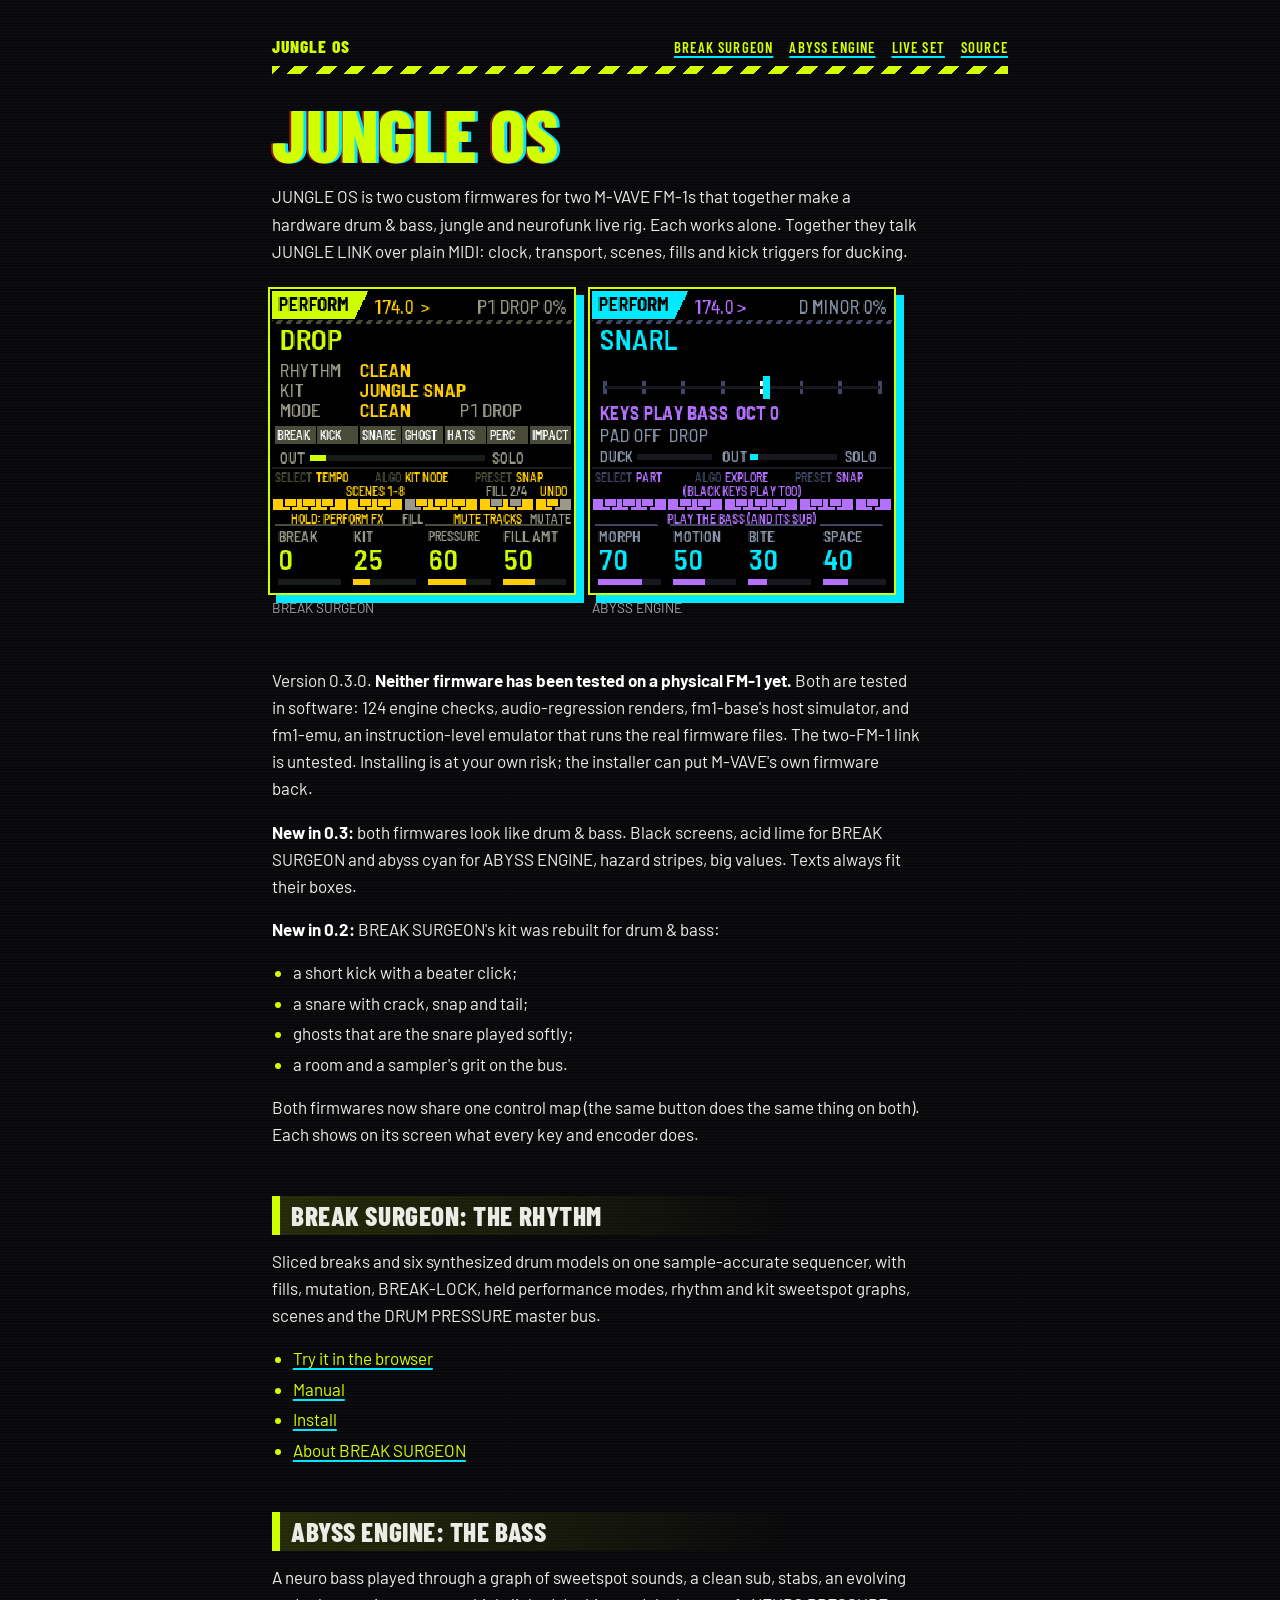
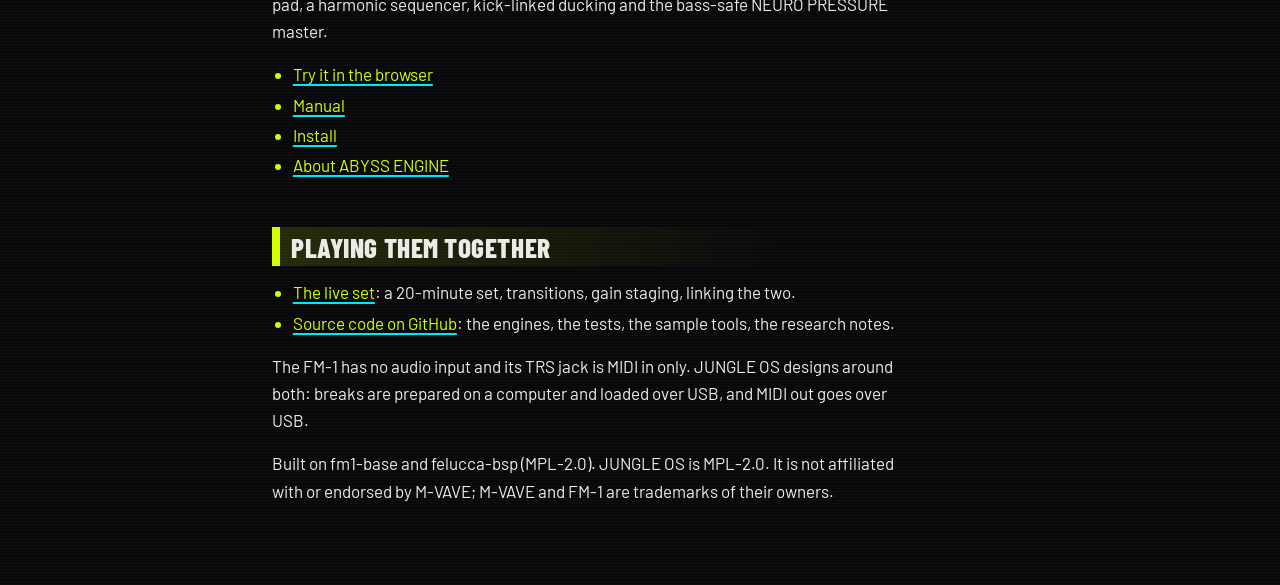
==== release/site/index.html @ 238f5243 "JUNGLE OS 0.3.0: the drum & bass look, and text that always fits its box Screens (both firmwares): e" ====
<!doctype html>
<html data-fw="os" lang="en">
<head>
<meta charset="utf-8">
<meta name="viewport" content="width=device-width, initial-scale=1">
<title>JUNGLE OS · a drum &amp; bass live rig of two FM-1s</title>
<meta name="description" content="JUNGLE OS, a drum &amp; bass live rig of two FM-1s for JUNGLE OS, a firmware for the M-VAVE FM-1.">
<style>
/* paper and ink: warm white paper, ink-blue type, vermilion for what is played, mustard for asides; a shade of the
   paper for code and callouts (CTL-1's; a firmware may restyle its site) */
:root {
  --paper: #fbf8f1; --sheet: #efe9dc; --rule: #ddd4c2; --ink: #1e2b5a; --muted: #5d6585;
  --hot: #e5482e; --hot-t: #f8d3c9; --cool: #d9a21b; --cool-t: #f5e4b8;
  --hot-ink: #c23a22;                                 /* the vermilion as text: 4.5:1 on the paper */
  color-scheme: light;
}
body {
  background: var(--paper); color: var(--ink); margin: 0;
  font: 400 17px/1.6 "Helvetica Neue", Helvetica, Arial, sans-serif;
  padding-inline: 16px; padding-block: 32px 64px;
}
main { max-width: 46rem; margin: 0 auto; }
.page > .site { max-width: 46rem; margin-inline: auto; }
main:focus { outline: none; }
h1, h2, h3 { font-family: inherit; text-wrap: balance; line-height: 1.2; }
h1 { font-size: 2.2rem; font-weight: 700; margin: 0 0 .4rem; letter-spacing: .02em; }
h2 { font-size: 1.3rem; font-weight: 700; margin: 3rem 0 .8rem; padding-top: .8rem; border-top: 2px solid var(--ink); }
h2 .num { color: var(--hot); margin-right: .5em; font-variant-numeric: tabular-nums; }
h3 { font-size: 1.1rem; font-weight: 700; margin: 2rem 0 .5rem; }
p, li { max-width: 65ch; }
p { margin: 0 0 1rem; }
ul, ol { padding-left: 1.3rem; margin: 0 0 1rem; }
li { margin: .2rem 0; }
li::marker { color: var(--hot); }
strong { font-weight: 700; }
a { color: var(--ink); text-decoration-color: var(--hot); text-decoration-thickness: 2px; text-underline-offset: 3px; }
a:hover { background: var(--hot-t); }
:focus-visible { outline: 3px solid var(--hot-ink); outline-offset: 2px; }
.skip { position: absolute; left: 16px; top: -100px; background: var(--ink); color: var(--paper); padding: 8px 14px; border-radius: 0 0 6px 6px; z-index: 1; }
.skip:focus { top: 0; }
code, pre { font-family: ui-monospace, Menlo, Consolas, monospace; font-size: .86em; }
code { background: var(--sheet); padding: .08em .35em; border-radius: 3px; }
pre { background: var(--sheet); border-radius: 6px; padding: 14px 16px; overflow-x: auto; line-height: 1.45; margin: 0 0 1.2rem; }
pre code { background: none; padding: 0; font-size: inherit; }
hr { display: none; }
.table { overflow-x: auto; margin: 0 0 1.3rem; }
table { border-collapse: collapse; width: 100%; font-size: .95rem; font-variant-numeric: tabular-nums; }
th, td { text-align: left; vertical-align: top; padding: .45rem .7rem .45rem 0; border-bottom: 1px solid var(--rule); }
th { font-weight: 700; text-transform: uppercase; letter-spacing: .06em; font-size: .78rem; color: var(--muted); border-bottom: 2px solid var(--ink); }
td:first-child { white-space: nowrap; }
.lede { margin-bottom: 1.6rem; }
.status { background: var(--sheet); border-radius: 6px; padding: 12px 16px; }
.status p { margin: 0; }
.site { display: flex; flex-wrap: wrap; align-items: baseline; gap: .3rem 1.2rem; margin: 0 0 1.6rem; padding-bottom: .5rem; border-bottom: 2px solid var(--ink); }
.site .home { font-size: 1.1rem; font-weight: 700; letter-spacing: .04em; color: var(--ink); text-decoration: none; }
.site .home:hover { color: var(--hot-ink); background: none; }
.site nav { margin-left: auto; display: flex; flex-wrap: wrap; gap: .2rem 1rem; font-size: .92rem; }
.site nav a { color: var(--ink); text-underline-offset: 3px; }
.site nav a[aria-current] { text-decoration: none; color: var(--hot-ink); }
a.home { color: inherit; text-decoration: none; }
a.home:hover { background: none; color: var(--hot-ink); }
main > a.home { display: inline-block; font-size: .9rem; letter-spacing: .08em; text-transform: uppercase; color: var(--muted); margin: 0 0 .4rem; }
.callout { border-left: 4px solid var(--cool); background: var(--cool-t); padding: 10px 16px; margin: 0 0 1.2rem; max-width: 65ch; border-radius: 0 6px 6px 0; }
.callout p { margin: 0; }
details { background: var(--sheet); border-radius: 6px; padding: 0 16px; margin: 0 0 1.2rem; }
details > summary { cursor: pointer; padding: 10px 0; }
details[open] > summary { margin-bottom: .4rem; }
details > :last-child { margin-bottom: 1rem; }
.swatch { display: inline-block; width: .7em; height: .7em; margin-right: .4em; vertical-align: .02em; }
nav.contents ol { columns: 2 14rem; column-gap: 2rem; padding-left: 1.3rem; }
.figs { display: flex; flex-wrap: wrap; gap: 20px; margin: .4rem 0 1.6rem; }
figure { margin: 0; flex: 0 1 auto; }
figure img { display: block; max-width: 100%; height: auto; }
figure.shot img { width: 300px; image-rendering: pixelated; border-radius: 4px; box-shadow: 0 0 0 1px var(--rule); }
figure.wide { flex-basis: 100%; }
figure.wide img { width: 100%; }
figcaption { color: var(--muted); font-size: .88rem; margin-top: .4rem; max-width: 300px; }
figure.wide figcaption { max-width: none; }
nav.contents li { break-inside: avoid; }
@media (prefers-reduced-motion: no-preference) { html { scroll-behavior: smooth; } }
</style>
<link rel="stylesheet" href="dnb.css">
</head>
<body>
<a class="skip" href="#content">Skip to content</a>
<div class="page">
<header class="site"><a class="home" href="./" aria-current="page">JUNGLE OS</a><nav><a href="break-surgeon/">Break Surgeon</a><a href="abyss-engine/">Abyss Engine</a><a href="live/">Live set</a><a href="https://github.com/RahelPuest/jungle-os-fm1">Source</a></nav></header>
<main id="content" tabindex="-1"><h1>JUNGLE OS</h1>
<p class="lede">JUNGLE OS is two custom firmwares for two M-VAVE FM-1s that together make a hardware drum &amp; bass, jungle and neurofunk live rig. Each works alone. Together they talk JUNGLE LINK over plain MIDI: clock, transport, scenes, fills and kick triggers for ducking.</p>
<div class="figs"><figure class="shot"><img src="break-surgeon/img/home.png" alt="BREAK SURGEON&#x27;s PERFORM page while playing" loading="lazy"><figcaption>BREAK SURGEON</figcaption></figure><figure class="shot"><img src="abyss-engine/img/home.png" alt="ABYSS ENGINE&#x27;s PERFORM page: the bass node SNARL" loading="lazy"><figcaption>ABYSS ENGINE</figcaption></figure></div>
<p>Version 0.3.0. <strong>Neither firmware has been tested on a physical FM-1 yet.</strong> Both are tested in software: 124 engine checks, audio-regression renders, fm1-base's host simulator, and fm1-emu, an instruction-level emulator that runs the real firmware files. The two-FM-1 link is untested. Installing is at your own risk; the installer can put M-VAVE's own firmware back.</p>
<p><strong>New in 0.3:</strong> both firmwares look like drum &amp; bass. Black screens, acid lime for BREAK SURGEON and abyss cyan for ABYSS ENGINE, hazard stripes, big values. Texts always fit their boxes.</p>
<p><strong>New in 0.2:</strong> BREAK SURGEON's kit was rebuilt for drum &amp; bass:</p>
<ul><li>a short kick with a beater click;</li><li>a snare with crack, snap and tail;</li><li>ghosts that are the snare played softly;</li><li>a room and a sampler's grit on the bus.</li></ul>
<p>Both firmwares now share one control map (the same button does the same thing on both). Each shows on its screen what every key and encoder does.</p>
<h2 id="break-surgeon-the-rhythm">BREAK SURGEON: the rhythm</h2>
<p>Sliced breaks and six synthesized drum models on one sample-accurate sequencer, with fills, mutation, BREAK-LOCK, held performance modes, rhythm and kit sweetspot graphs, scenes and the DRUM PRESSURE master bus.</p>
<ul><li><a href="break-surgeon/emu/">Try it in the browser</a></li><li><a href="break-surgeon/manual/">Manual</a></li><li><a href="break-surgeon/install/">Install</a></li><li><a href="break-surgeon/">About BREAK SURGEON</a></li></ul>
<h2 id="abyss-engine-the-bass">ABYSS ENGINE: the bass</h2>
<p>A neuro bass played through a graph of sweetspot sounds, a clean sub, stabs, an evolving pad, a harmonic sequencer, kick-linked ducking and the bass-safe NEURO PRESSURE master.</p>
<ul><li><a href="abyss-engine/emu/">Try it in the browser</a></li><li><a href="abyss-engine/manual/">Manual</a></li><li><a href="abyss-engine/install/">Install</a></li><li><a href="abyss-engine/">About ABYSS ENGINE</a></li></ul>
<h2 id="playing-them-together">Playing them together</h2>
<ul><li><a href="live/">The live set</a>: a 20-minute set, transitions, gain staging, linking the two.</li><li><a href="https://github.com/RahelPuest/jungle-os-fm1">Source code on GitHub</a>: the engines, the tests, the sample tools, the research notes.</li></ul>
<p>The FM-1 has no audio input and its TRS jack is MIDI in only. JUNGLE OS designs around both: breaks are prepared on a computer and loaded over USB, and MIDI out goes over USB.</p>
<p>Built on fm1-base and felucca-bsp (MPL-2.0). JUNGLE OS is MPL-2.0. It is not affiliated with or endorsed by M-VAVE; M-VAVE and FM-1 are trademarks of their owners.</p>
</main>
</div>
</body>
</html>
---- release/site/dnb.css ----
/* SPDX-License-Identifier: MPL-2.0 */
/* JUNGLE OS's look on top of fm1-base's pages (the front pages, the manuals, the installer, the emulator):
   near-black, one loud hue per instrument as on the FM-1's screen (BREAK SURGEON acid lime over hazard yellow,
   ABYSS ENGINE abyss cyan over neuro violet), hazard stripes, big condensed capitals. tools/make_site.sh links it
   into every page and sets <html data-fw="bs" | "ab" | "os">. The pages' own colours are CSS variables: this
   sets them (with !important, as the pages set theirs again for light and dark). */
@import url("https://fonts.googleapis.com/css2?family=Barlow+Condensed:wght@600;800&family=Barlow:wght@400;600&display=swap");

:root {
  --jo-bg: #08080a; --jo-surface: #131317; --jo-rule: #2b2b31; --jo-text: #ecece6; --jo-muted: #a0a0a8;
  --jo-acc: #d2ff00; --jo-acc2: #ffcc00; --jo-on-acc: #000;
  color-scheme: dark;
}
:root[data-fw="ab"] { --jo-acc: #00e8ff; --jo-acc2: #b874ff; }
:root[data-fw="os"] { --jo-acc: #d2ff00; --jo-acc2: #00e8ff; }

/* fm1-base's page variables: the manual and front pages, the installer, the emulator */
:root, :root[data-theme], :root:not([data-theme="light"]) {
  --paper: var(--jo-bg) !important; --sheet: var(--jo-surface) !important; --rule: var(--jo-rule) !important;
  --ink: var(--jo-text) !important; --muted: var(--jo-muted) !important;
  --hot: var(--jo-acc) !important; --hot-ink: var(--jo-acc) !important; --cool: var(--jo-acc2) !important;
  --hot-t: color-mix(in srgb, var(--jo-acc) 16%, transparent) !important;
  --cool-t: color-mix(in srgb, var(--jo-acc2) 12%, transparent) !important;
  --bg: var(--jo-bg) !important; --fg: var(--jo-text) !important; --dim: var(--jo-muted) !important;
  --accent: var(--jo-acc) !important; --on-accent: var(--jo-on-acc) !important; --bad: #ff2846 !important;
  --ground: var(--jo-bg) !important; --card: var(--jo-surface) !important; --teal: var(--jo-acc2) !important;
  --focus: var(--jo-acc2) !important;
}

html { background: var(--jo-bg); }
body {
  background-color: var(--jo-bg) !important;
  /* faint scanlines, like a CRT in a dark room */
  background-image: repeating-linear-gradient(0deg, rgba(255, 255, 255, .022) 0 1px, transparent 1px 3px) !important;
  color: var(--jo-text) !important;
  font-family: "Barlow", "Helvetica Neue", Arial, sans-serif !important;
}

/* the bar at the top, over hazard tape */
header.site, .site {
  border-bottom: 0 !important; position: relative; padding-bottom: 14px !important;
}
header.site::after, .site::after {
  content: ""; position: absolute; left: 0; right: 0; bottom: 0; height: 8px;
  background: repeating-linear-gradient(-45deg, var(--jo-acc) 0 10px, transparent 10px 20px);
}
.site .home, a.home {
  font-family: "Barlow Condensed", "Arial Narrow", sans-serif; font-weight: 800; text-transform: uppercase;
  letter-spacing: .06em; color: var(--jo-acc) !important;
}
.site nav a { font-family: "Barlow Condensed", sans-serif; font-weight: 600; text-transform: uppercase; letter-spacing: .08em; }

h1, h2, h3, th {
  font-family: "Barlow Condensed", "Arial Narrow", Impact, sans-serif !important; text-transform: uppercase;
}
h1 {
  font-weight: 800 !important; font-size: clamp(2.6rem, 9vw, 4.6rem) !important; line-height: .92 !important;
  letter-spacing: -.005em !important; color: var(--jo-acc);
  text-shadow: 3px 0 0 var(--jo-acc2), -2px 0 0 rgba(255, 40, 70, .55); /* the offset print of a rave flyer */
  margin-bottom: 1rem !important;
}
h2 {
  font-weight: 800 !important; font-size: 1.7rem !important; letter-spacing: .02em;
  border-top: 0 !important; padding: .2rem 0 .2rem .7rem !important; border-left: 8px solid var(--jo-acc);
  background: linear-gradient(90deg, color-mix(in srgb, var(--jo-acc) 14%, transparent), transparent 70%);
}
h2 .num { color: var(--jo-acc2) !important; }
h3 { font-weight: 600 !important; letter-spacing: .04em; color: var(--jo-acc2); }

a { color: var(--jo-acc) !important; text-decoration-color: var(--jo-acc2) !important; }
a:hover { background: var(--jo-acc) !important; color: var(--jo-on-acc) !important; }
strong { color: #fff; }
li::marker { color: var(--jo-acc) !important; }

code { background: var(--jo-surface) !important; color: var(--jo-acc); }
pre { background: var(--jo-surface) !important; border-left: 4px solid var(--jo-acc2); border-radius: 0 !important; }

th { color: var(--jo-on-acc) !important; background: var(--jo-acc); border-bottom: 0 !important; padding-left: .5rem !important; font-weight: 800 !important; }
td { border-bottom-color: var(--jo-rule) !important; padding-left: .5rem !important; }
tbody tr:nth-child(even) td { background: rgba(255, 255, 255, .025); }

.callout, .status, details { background: var(--jo-surface) !important; border-radius: 0 !important; border-left: 4px solid var(--jo-acc2) !important; }

/* the screenshots: pixel-sharp, black-framed, a hard offset shadow in the second colour */
figure img, figure.shot img {
  image-rendering: pixelated; border-radius: 0 !important;
  box-shadow: 0 0 0 2px #000, 0 0 0 4px var(--jo-acc), 8px 8px 0 4px var(--jo-acc2) !important;
}
figure { margin-bottom: 1.4rem !important; }
figcaption { color: var(--jo-muted) !important; font-size: .85rem; }

/* buttons (installer, emulator) */
button, .button, input[type="button"], input[type="submit"] {
  font-family: "Barlow Condensed", sans-serif !important; font-weight: 800 !important; text-transform: uppercase;
  letter-spacing: .06em; border-radius: 0 !important;
}

::selection { background: var(--jo-acc); color: #000; }
:focus-visible { outline: 3px solid var(--jo-acc2) !important; outline-offset: 2px; }

/* the emulator's panel: its lit buttons and keys in the instrument's colour, the switch as a hazard-lit block */
:root {
  --panel-lit: var(--jo-acc); --panel-lit-ink: #000;
  --panel-lit-white: var(--jo-acc); --panel-lit-black: var(--jo-acc2);
}
.start button { background: var(--jo-acc) !important; color: #000 !important; border-radius: 0 !important;
  font-family: "Barlow Condensed", sans-serif !important; font-weight: 800 !important; text-transform: uppercase;
  box-shadow: 6px 6px 0 var(--jo-acc2); }
.held .btnface, .held .keyface { stroke: var(--jo-acc2) !important; }
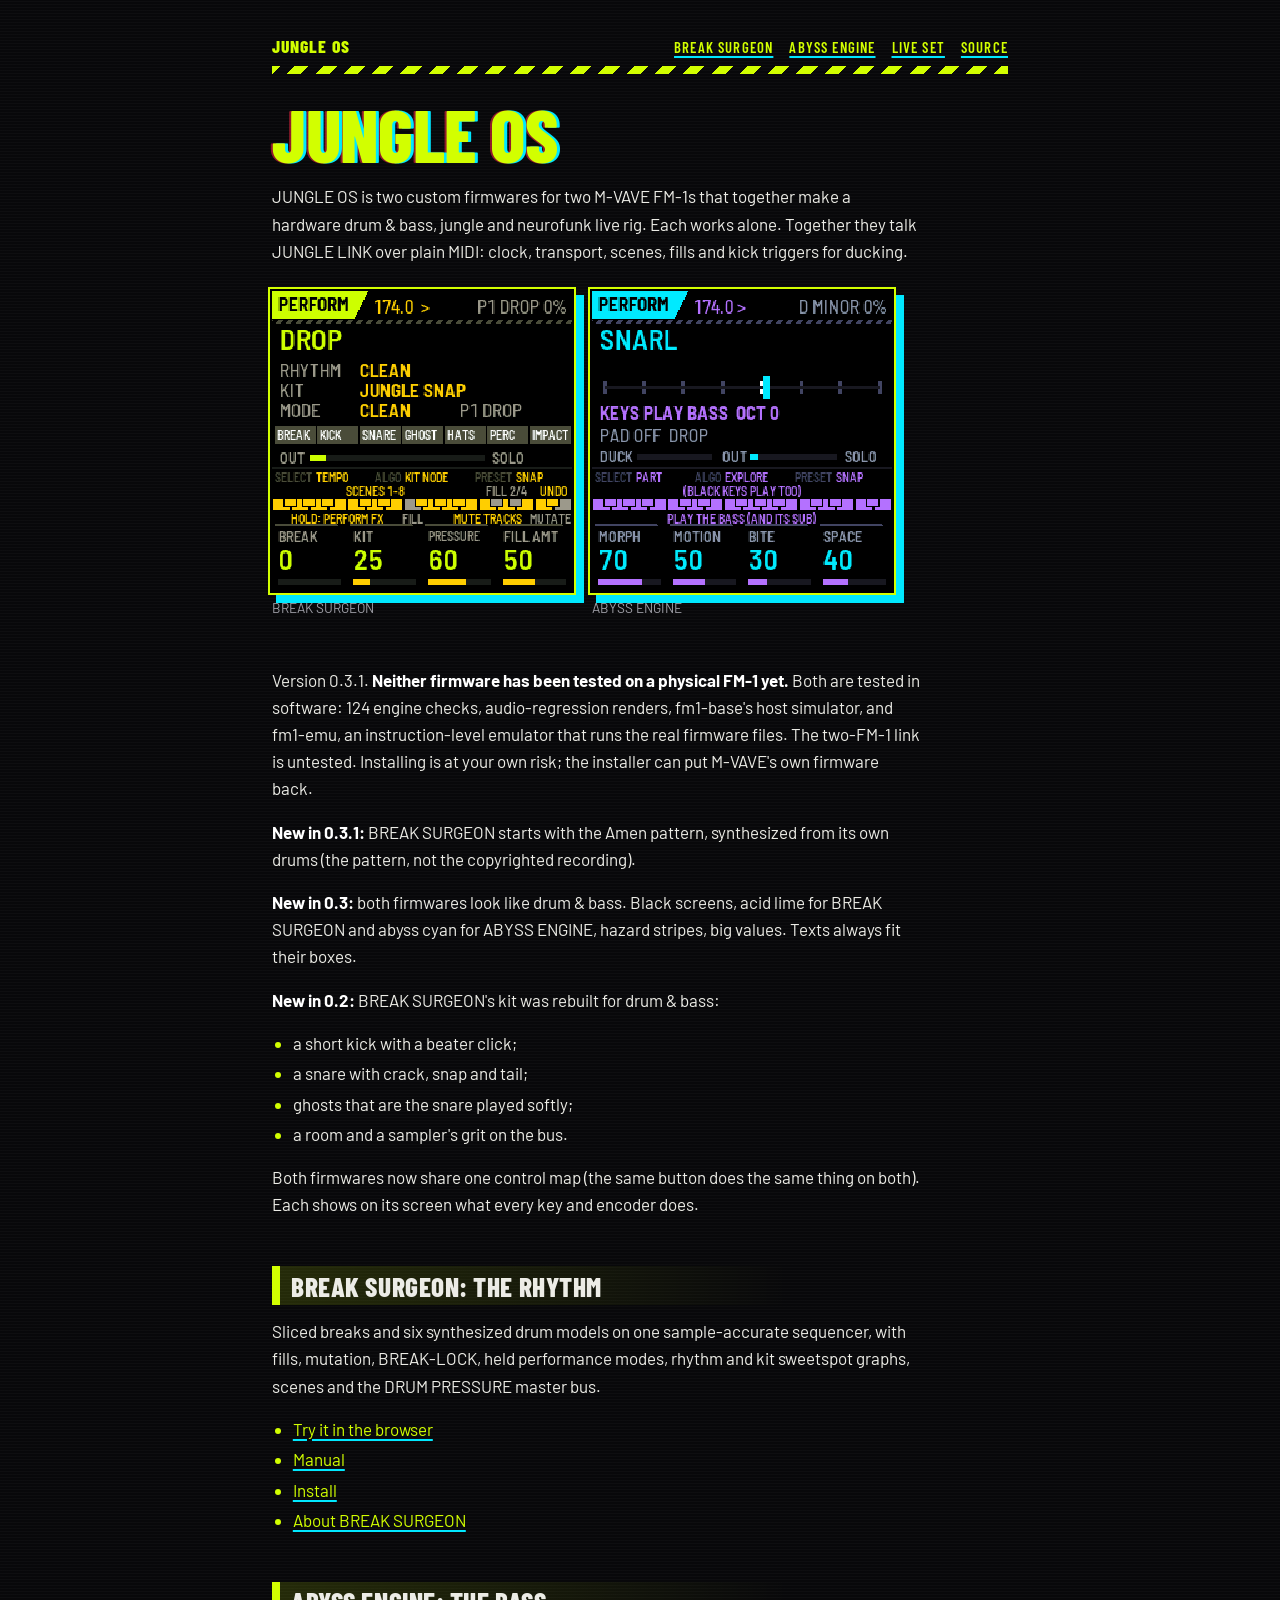
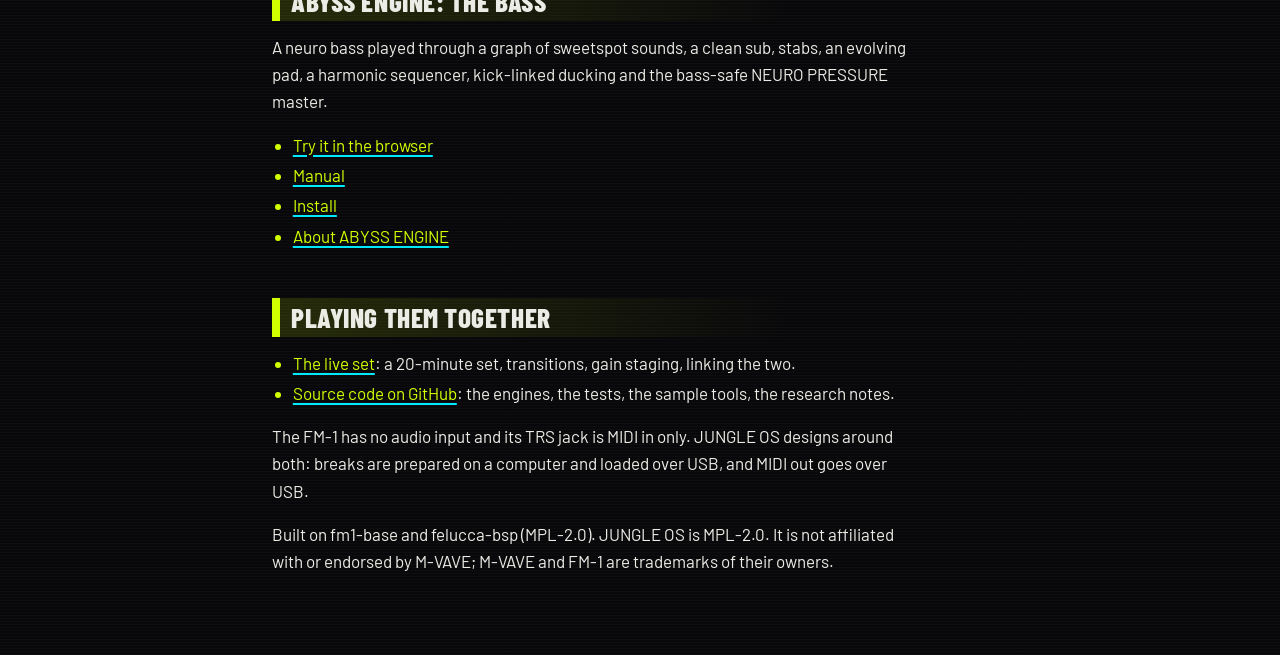
==== commit 13454271: "JUNGLE OS 0.3.1: Break Surgeon starts with the Amen pattern The built-in test break plays the Amen p" ====
--- a/release/site/index.html
+++ b/release/site/index.html
@@ -88,7 +88,8 @@
 <main id="content" tabindex="-1"><h1>JUNGLE OS</h1>
 <p class="lede">JUNGLE OS is two custom firmwares for two M-VAVE FM-1s that together make a hardware drum &amp; bass, jungle and neurofunk live rig. Each works alone. Together they talk JUNGLE LINK over plain MIDI: clock, transport, scenes, fills and kick triggers for ducking.</p>
 <div class="figs"><figure class="shot"><img src="break-surgeon/img/home.png" alt="BREAK SURGEON&#x27;s PERFORM page while playing" loading="lazy"><figcaption>BREAK SURGEON</figcaption></figure><figure class="shot"><img src="abyss-engine/img/home.png" alt="ABYSS ENGINE&#x27;s PERFORM page: the bass node SNARL" loading="lazy"><figcaption>ABYSS ENGINE</figcaption></figure></div>
-<p>Version 0.3.0. <strong>Neither firmware has been tested on a physical FM-1 yet.</strong> Both are tested in software: 124 engine checks, audio-regression renders, fm1-base's host simulator, and fm1-emu, an instruction-level emulator that runs the real firmware files. The two-FM-1 link is untested. Installing is at your own risk; the installer can put M-VAVE's own firmware back.</p>
+<p>Version 0.3.1. <strong>Neither firmware has been tested on a physical FM-1 yet.</strong> Both are tested in software: 124 engine checks, audio-regression renders, fm1-base's host simulator, and fm1-emu, an instruction-level emulator that runs the real firmware files. The two-FM-1 link is untested. Installing is at your own risk; the installer can put M-VAVE's own firmware back.</p>
+<p><strong>New in 0.3.1:</strong> BREAK SURGEON starts with the Amen pattern, synthesized from its own drums (the pattern, not the copyrighted recording).</p>
 <p><strong>New in 0.3:</strong> both firmwares look like drum &amp; bass. Black screens, acid lime for BREAK SURGEON and abyss cyan for ABYSS ENGINE, hazard stripes, big values. Texts always fit their boxes.</p>
 <p><strong>New in 0.2:</strong> BREAK SURGEON's kit was rebuilt for drum &amp; bass:</p>
 <ul><li>a short kick with a beater click;</li><li>a snare with crack, snap and tail;</li><li>ghosts that are the snare played softly;</li><li>a room and a sampler's grit on the bus.</li></ul>
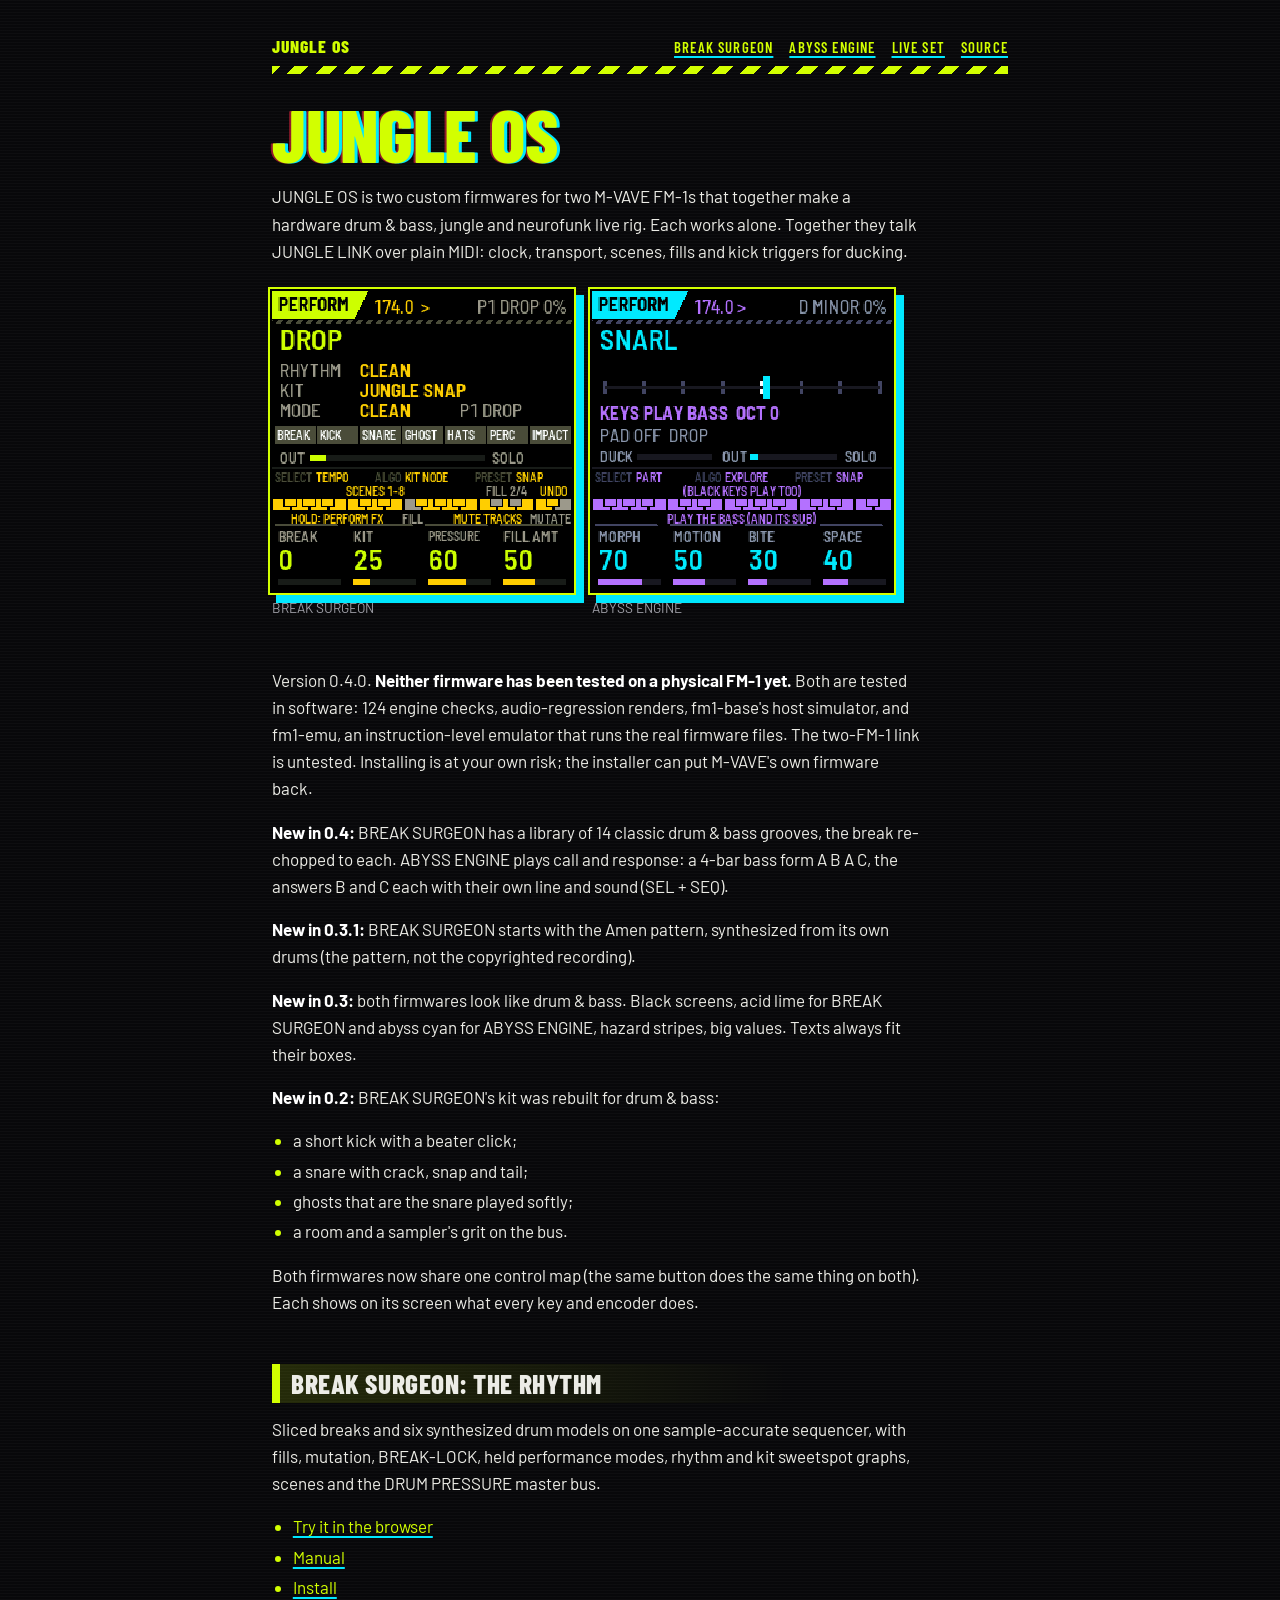
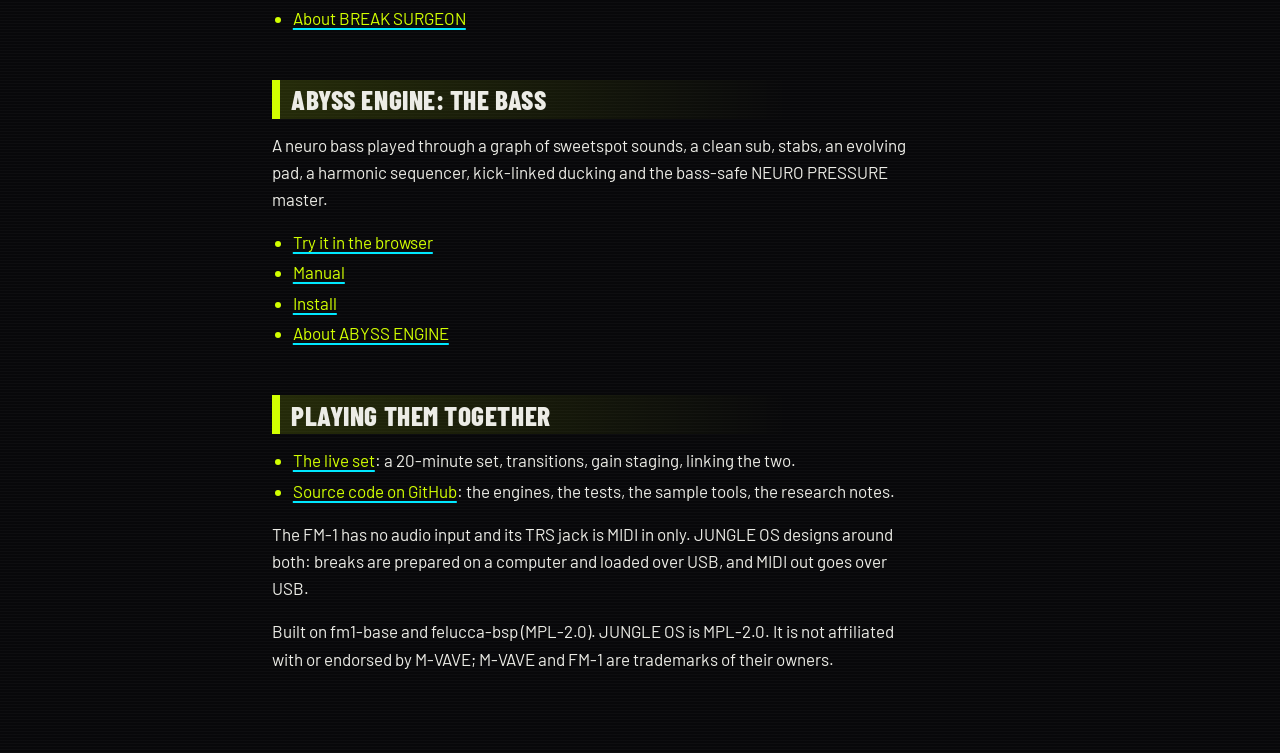
==== commit 40463852: "JUNGLE OS 0.4.0: call and response for Abyss, a groove library for Break Surgeon Abyss Engine: CALL " ====
--- a/release/site/index.html
+++ b/release/site/index.html
@@ -88,7 +88,8 @@
 <main id="content" tabindex="-1"><h1>JUNGLE OS</h1>
 <p class="lede">JUNGLE OS is two custom firmwares for two M-VAVE FM-1s that together make a hardware drum &amp; bass, jungle and neurofunk live rig. Each works alone. Together they talk JUNGLE LINK over plain MIDI: clock, transport, scenes, fills and kick triggers for ducking.</p>
 <div class="figs"><figure class="shot"><img src="break-surgeon/img/home.png" alt="BREAK SURGEON&#x27;s PERFORM page while playing" loading="lazy"><figcaption>BREAK SURGEON</figcaption></figure><figure class="shot"><img src="abyss-engine/img/home.png" alt="ABYSS ENGINE&#x27;s PERFORM page: the bass node SNARL" loading="lazy"><figcaption>ABYSS ENGINE</figcaption></figure></div>
-<p>Version 0.3.1. <strong>Neither firmware has been tested on a physical FM-1 yet.</strong> Both are tested in software: 124 engine checks, audio-regression renders, fm1-base's host simulator, and fm1-emu, an instruction-level emulator that runs the real firmware files. The two-FM-1 link is untested. Installing is at your own risk; the installer can put M-VAVE's own firmware back.</p>
+<p>Version 0.4.0. <strong>Neither firmware has been tested on a physical FM-1 yet.</strong> Both are tested in software: 124 engine checks, audio-regression renders, fm1-base's host simulator, and fm1-emu, an instruction-level emulator that runs the real firmware files. The two-FM-1 link is untested. Installing is at your own risk; the installer can put M-VAVE's own firmware back.</p>
+<p><strong>New in 0.4:</strong> BREAK SURGEON has a library of 14 classic drum &amp; bass grooves, the break re-chopped to each. ABYSS ENGINE plays call and response: a 4-bar bass form A B A C, the answers B and C each with their own line and sound (SEL + SEQ).</p>
 <p><strong>New in 0.3.1:</strong> BREAK SURGEON starts with the Amen pattern, synthesized from its own drums (the pattern, not the copyrighted recording).</p>
 <p><strong>New in 0.3:</strong> both firmwares look like drum &amp; bass. Black screens, acid lime for BREAK SURGEON and abyss cyan for ABYSS ENGINE, hazard stripes, big values. Texts always fit their boxes.</p>
 <p><strong>New in 0.2:</strong> BREAK SURGEON's kit was rebuilt for drum &amp; bass:</p>
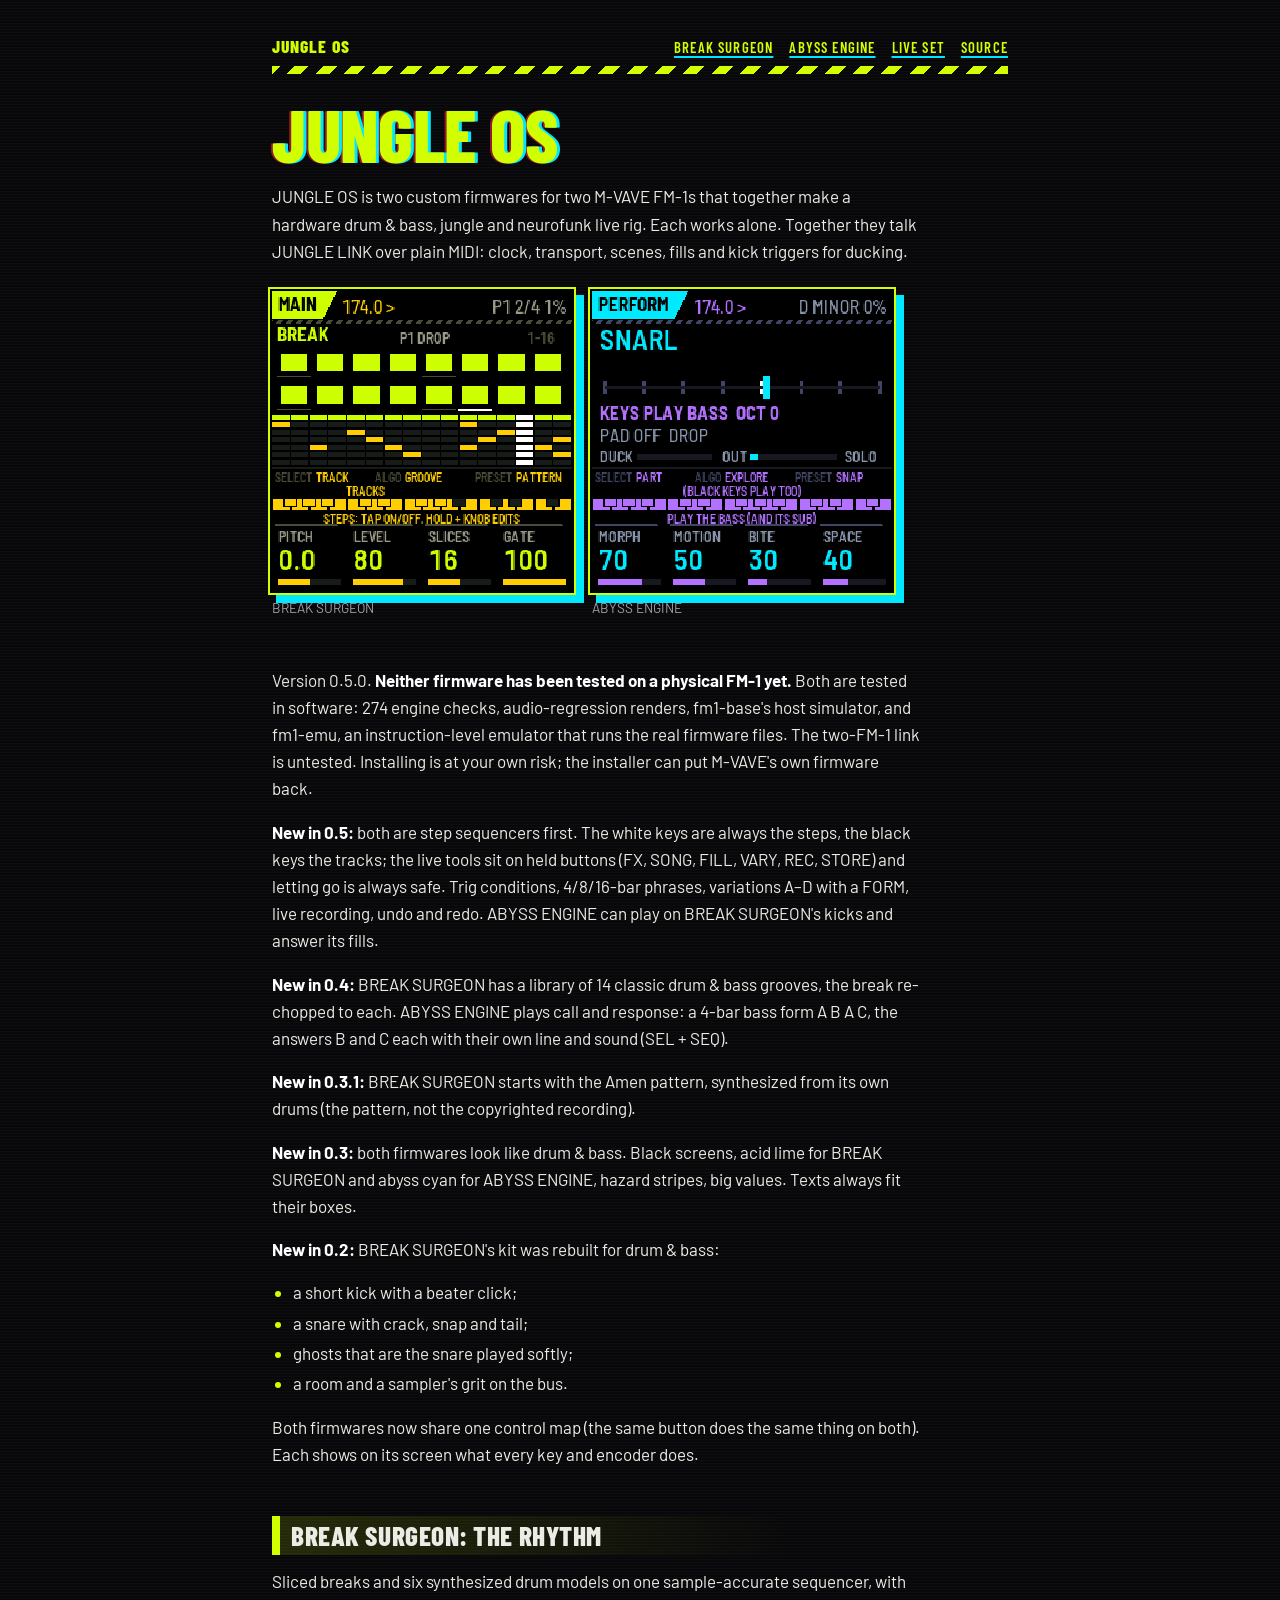
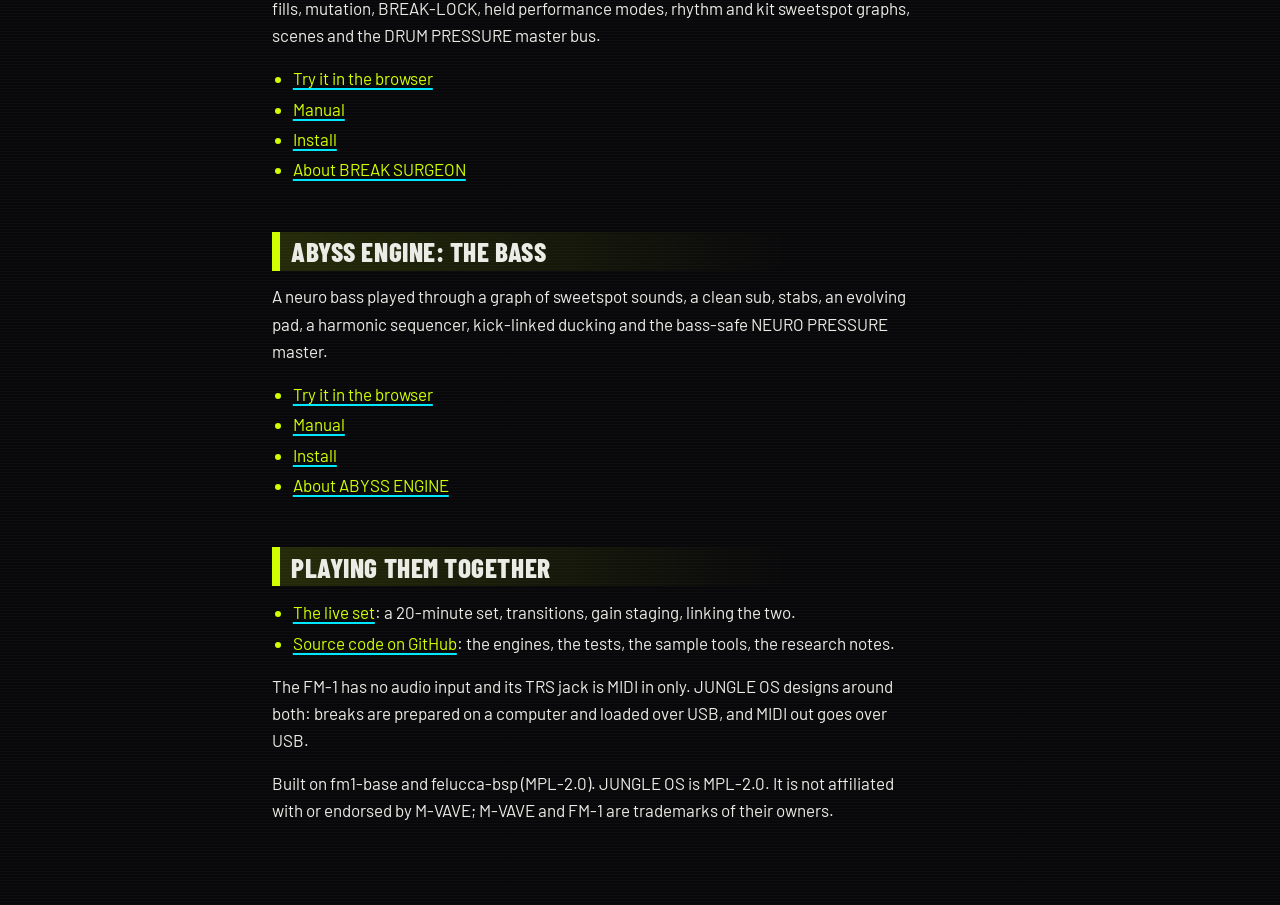
==== commit 21942f4c: "JUNGLE OS 0.5.0: sequencers first, live tools on held buttons Both firmwares: the white keys are alw" ====
--- a/release/site/index.html
+++ b/release/site/index.html
@@ -87,8 +87,9 @@
 <header class="site"><a class="home" href="./" aria-current="page">JUNGLE OS</a><nav><a href="break-surgeon/">Break Surgeon</a><a href="abyss-engine/">Abyss Engine</a><a href="live/">Live set</a><a href="https://github.com/RahelPuest/jungle-os-fm1">Source</a></nav></header>
 <main id="content" tabindex="-1"><h1>JUNGLE OS</h1>
 <p class="lede">JUNGLE OS is two custom firmwares for two M-VAVE FM-1s that together make a hardware drum &amp; bass, jungle and neurofunk live rig. Each works alone. Together they talk JUNGLE LINK over plain MIDI: clock, transport, scenes, fills and kick triggers for ducking.</p>
-<div class="figs"><figure class="shot"><img src="break-surgeon/img/home.png" alt="BREAK SURGEON&#x27;s PERFORM page while playing" loading="lazy"><figcaption>BREAK SURGEON</figcaption></figure><figure class="shot"><img src="abyss-engine/img/home.png" alt="ABYSS ENGINE&#x27;s PERFORM page: the bass node SNARL" loading="lazy"><figcaption>ABYSS ENGINE</figcaption></figure></div>
-<p>Version 0.4.0. <strong>Neither firmware has been tested on a physical FM-1 yet.</strong> Both are tested in software: 124 engine checks, audio-regression renders, fm1-base's host simulator, and fm1-emu, an instruction-level emulator that runs the real firmware files. The two-FM-1 link is untested. Installing is at your own risk; the installer can put M-VAVE's own firmware back.</p>
+<div class="figs"><figure class="shot"><img src="break-surgeon/img/home.png" alt="BREAK SURGEON&#x27;s main page: the selected track big, every track below" loading="lazy"><figcaption>BREAK SURGEON</figcaption></figure><figure class="shot"><img src="abyss-engine/img/home.png" alt="ABYSS ENGINE&#x27;s main page: the bass line with its notes" loading="lazy"><figcaption>ABYSS ENGINE</figcaption></figure></div>
+<p>Version 0.5.0. <strong>Neither firmware has been tested on a physical FM-1 yet.</strong> Both are tested in software: 274 engine checks, audio-regression renders, fm1-base's host simulator, and fm1-emu, an instruction-level emulator that runs the real firmware files. The two-FM-1 link is untested. Installing is at your own risk; the installer can put M-VAVE's own firmware back.</p>
+<p><strong>New in 0.5:</strong> both are step sequencers first. The white keys are always the steps, the black keys the tracks; the live tools sit on held buttons (FX, SONG, FILL, VARY, REC, STORE) and letting go is always safe. Trig conditions, 4/8/16-bar phrases, variations A–D with a FORM, live recording, undo and redo. ABYSS ENGINE can play on BREAK SURGEON's kicks and answer its fills.</p>
 <p><strong>New in 0.4:</strong> BREAK SURGEON has a library of 14 classic drum &amp; bass grooves, the break re-chopped to each. ABYSS ENGINE plays call and response: a 4-bar bass form A B A C, the answers B and C each with their own line and sound (SEL + SEQ).</p>
 <p><strong>New in 0.3.1:</strong> BREAK SURGEON starts with the Amen pattern, synthesized from its own drums (the pattern, not the copyrighted recording).</p>
 <p><strong>New in 0.3:</strong> both firmwares look like drum &amp; bass. Black screens, acid lime for BREAK SURGEON and abyss cyan for ABYSS ENGINE, hazard stripes, big values. Texts always fit their boxes.</p>
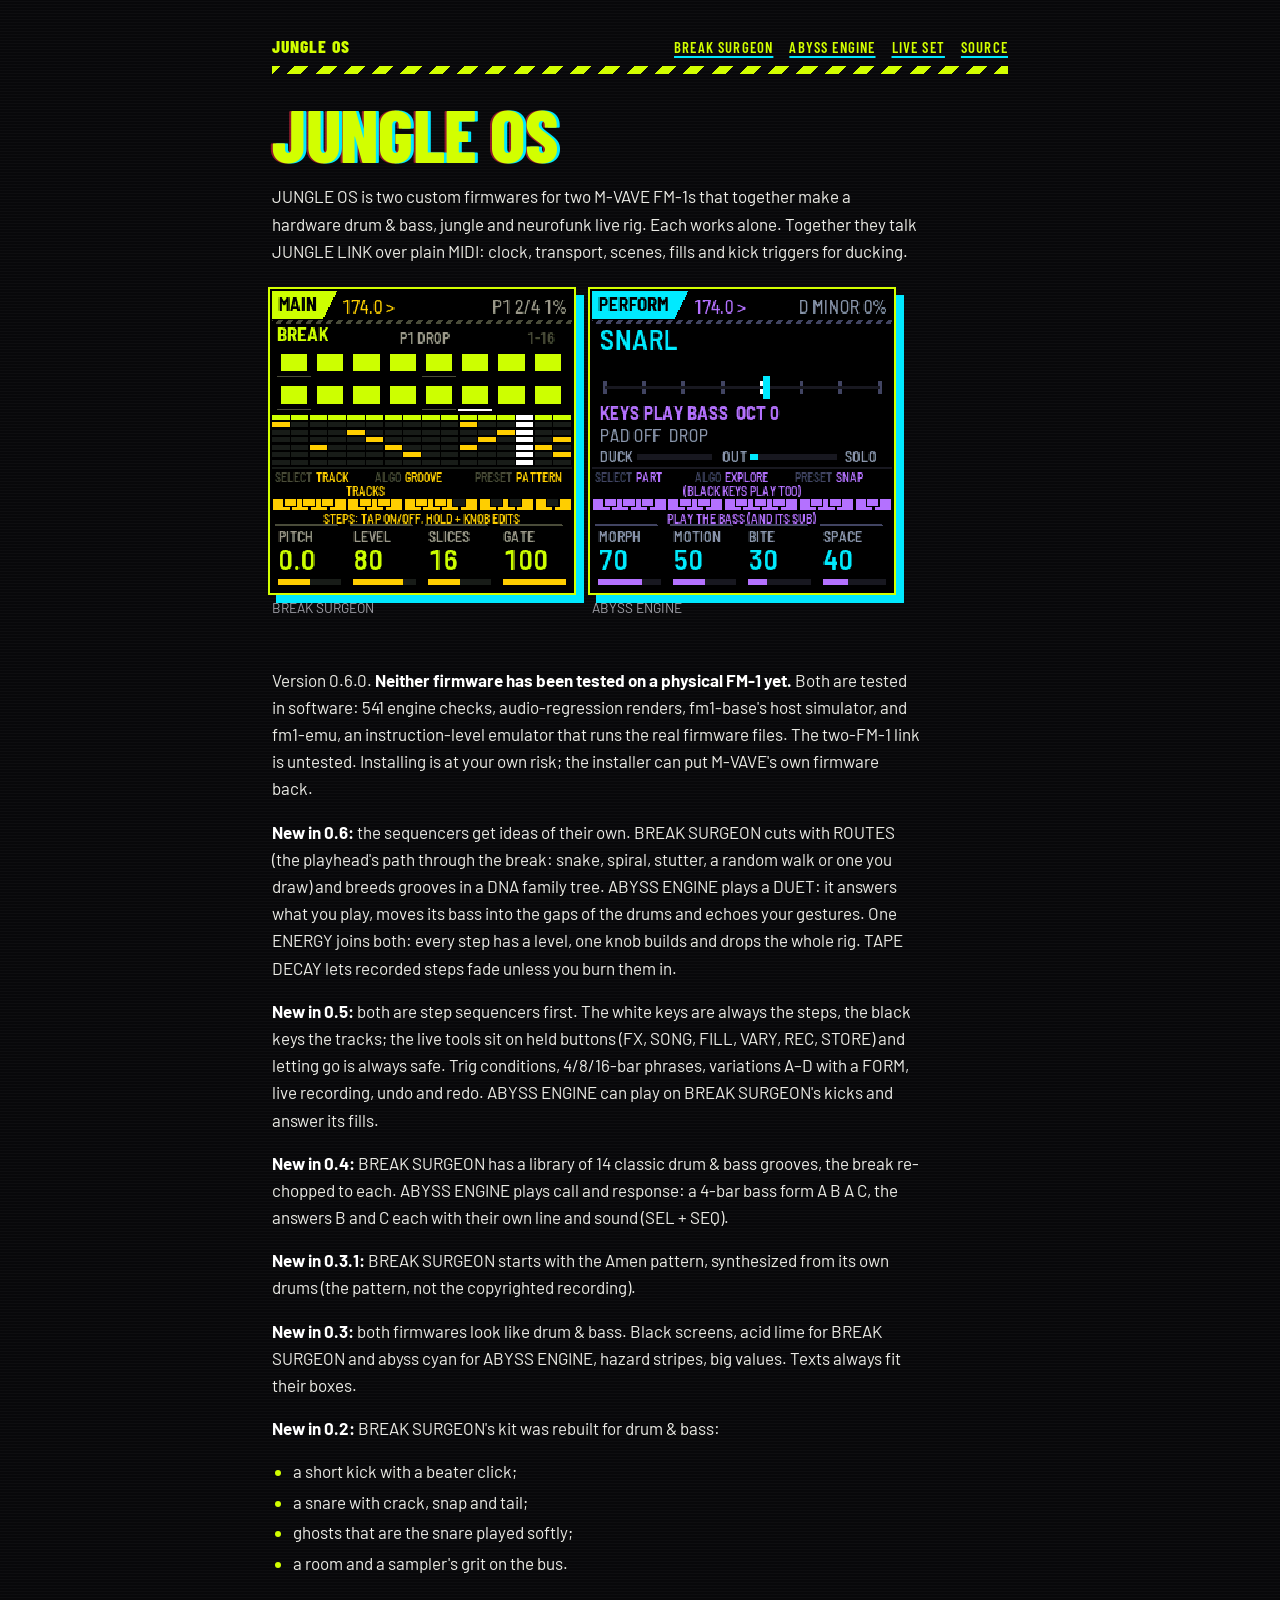
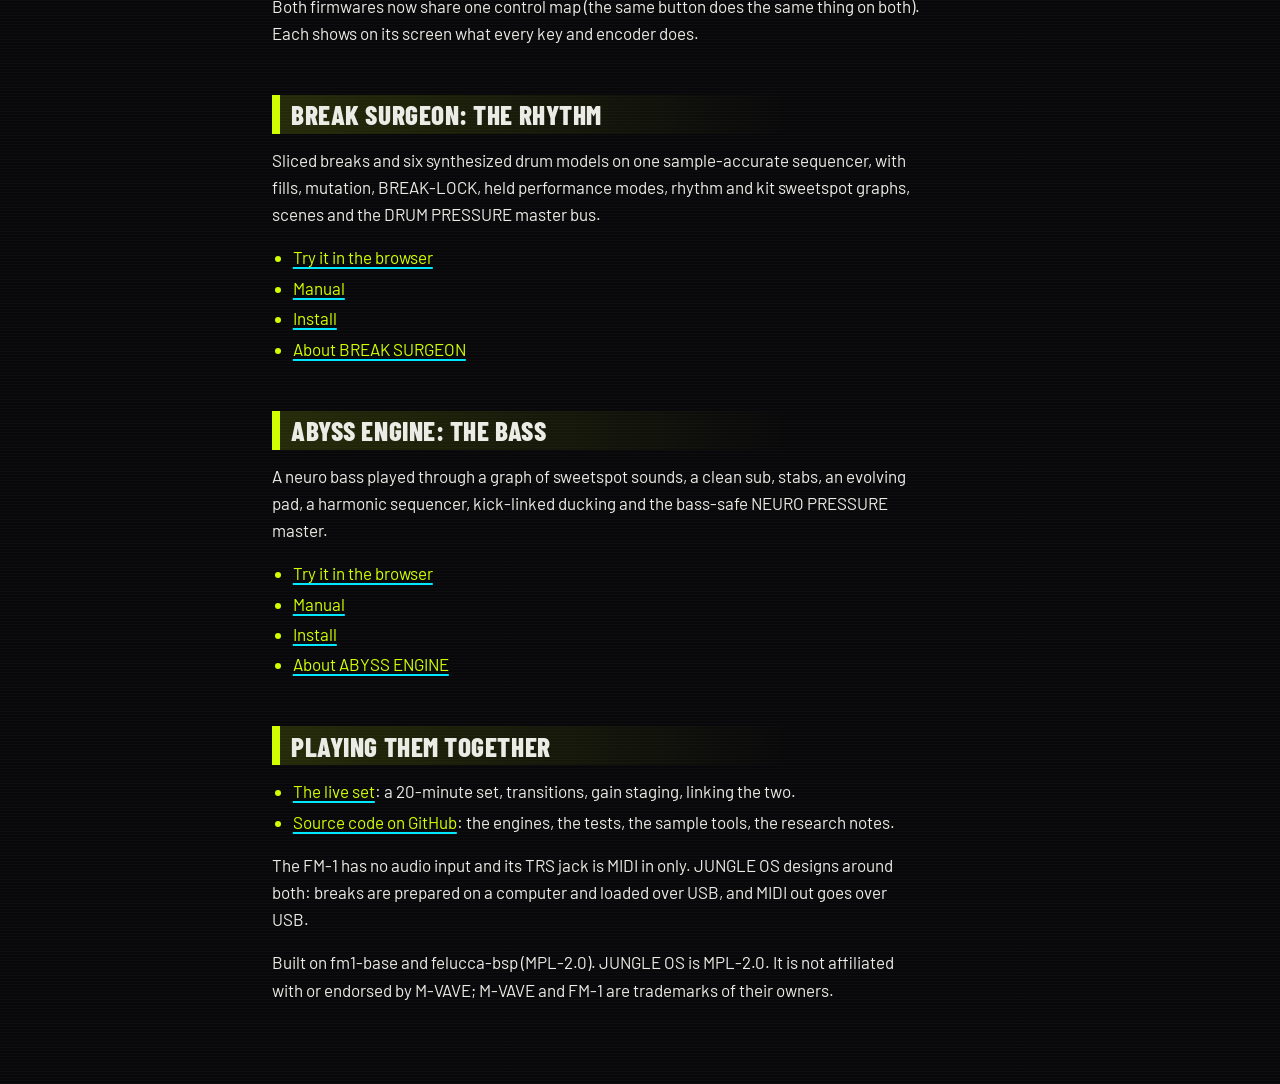
==== commit d402ea91: "JUNGLE OS 0.6.0: routes and DNA for Break Surgeon, duet for Abyss, a shared energy, tape decay Co-Au" ====
--- a/release/site/index.html
+++ b/release/site/index.html
@@ -88,7 +88,8 @@
 <main id="content" tabindex="-1"><h1>JUNGLE OS</h1>
 <p class="lede">JUNGLE OS is two custom firmwares for two M-VAVE FM-1s that together make a hardware drum &amp; bass, jungle and neurofunk live rig. Each works alone. Together they talk JUNGLE LINK over plain MIDI: clock, transport, scenes, fills and kick triggers for ducking.</p>
 <div class="figs"><figure class="shot"><img src="break-surgeon/img/home.png" alt="BREAK SURGEON&#x27;s main page: the selected track big, every track below" loading="lazy"><figcaption>BREAK SURGEON</figcaption></figure><figure class="shot"><img src="abyss-engine/img/home.png" alt="ABYSS ENGINE&#x27;s main page: the bass line with its notes" loading="lazy"><figcaption>ABYSS ENGINE</figcaption></figure></div>
-<p>Version 0.5.0. <strong>Neither firmware has been tested on a physical FM-1 yet.</strong> Both are tested in software: 274 engine checks, audio-regression renders, fm1-base's host simulator, and fm1-emu, an instruction-level emulator that runs the real firmware files. The two-FM-1 link is untested. Installing is at your own risk; the installer can put M-VAVE's own firmware back.</p>
+<p>Version 0.6.0. <strong>Neither firmware has been tested on a physical FM-1 yet.</strong> Both are tested in software: 541 engine checks, audio-regression renders, fm1-base's host simulator, and fm1-emu, an instruction-level emulator that runs the real firmware files. The two-FM-1 link is untested. Installing is at your own risk; the installer can put M-VAVE's own firmware back.</p>
+<p><strong>New in 0.6:</strong> the sequencers get ideas of their own. BREAK SURGEON cuts with ROUTES (the playhead's path through the break: snake, spiral, stutter, a random walk or one you draw) and breeds grooves in a DNA family tree. ABYSS ENGINE plays a DUET: it answers what you play, moves its bass into the gaps of the drums and echoes your gestures. One ENERGY joins both: every step has a level, one knob builds and drops the whole rig. TAPE DECAY lets recorded steps fade unless you burn them in.</p>
 <p><strong>New in 0.5:</strong> both are step sequencers first. The white keys are always the steps, the black keys the tracks; the live tools sit on held buttons (FX, SONG, FILL, VARY, REC, STORE) and letting go is always safe. Trig conditions, 4/8/16-bar phrases, variations A–D with a FORM, live recording, undo and redo. ABYSS ENGINE can play on BREAK SURGEON's kicks and answer its fills.</p>
 <p><strong>New in 0.4:</strong> BREAK SURGEON has a library of 14 classic drum &amp; bass grooves, the break re-chopped to each. ABYSS ENGINE plays call and response: a 4-bar bass form A B A C, the answers B and C each with their own line and sound (SEL + SEQ).</p>
 <p><strong>New in 0.3.1:</strong> BREAK SURGEON starts with the Amen pattern, synthesized from its own drums (the pattern, not the copyrighted recording).</p>
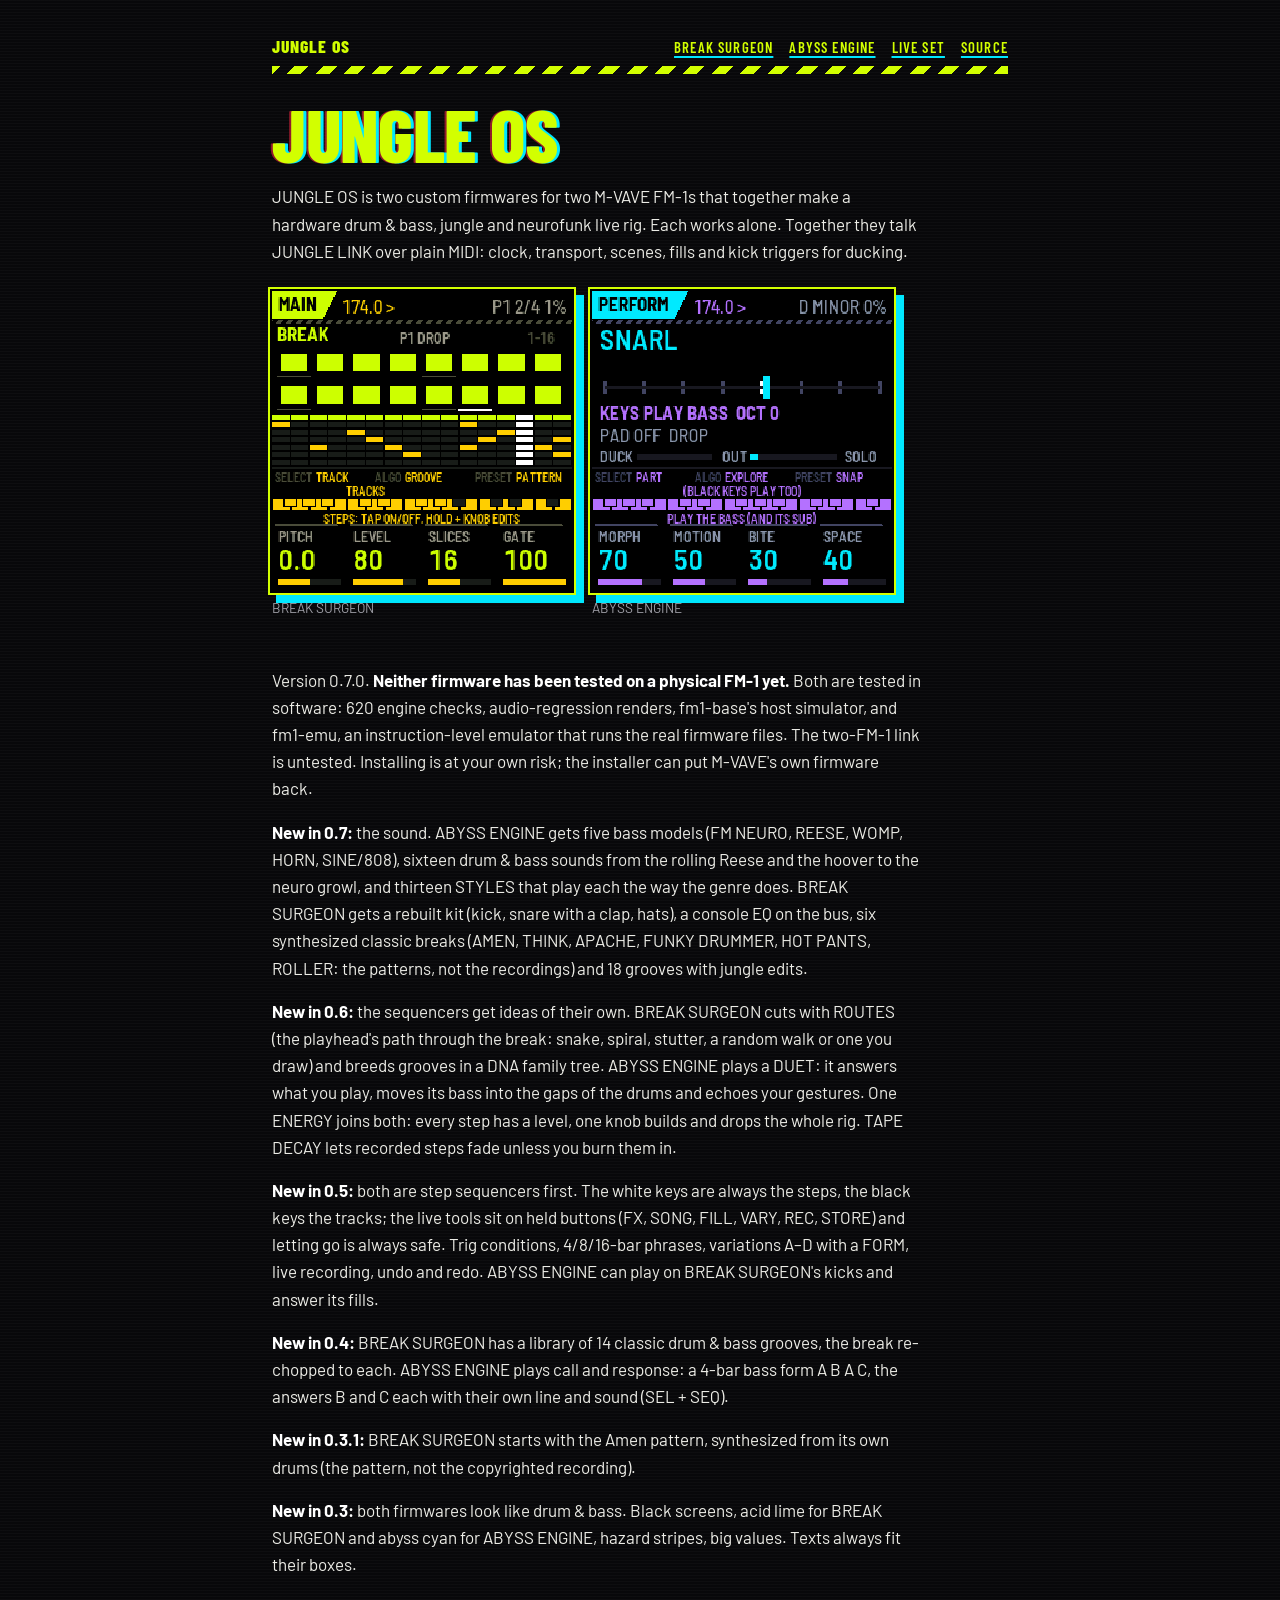
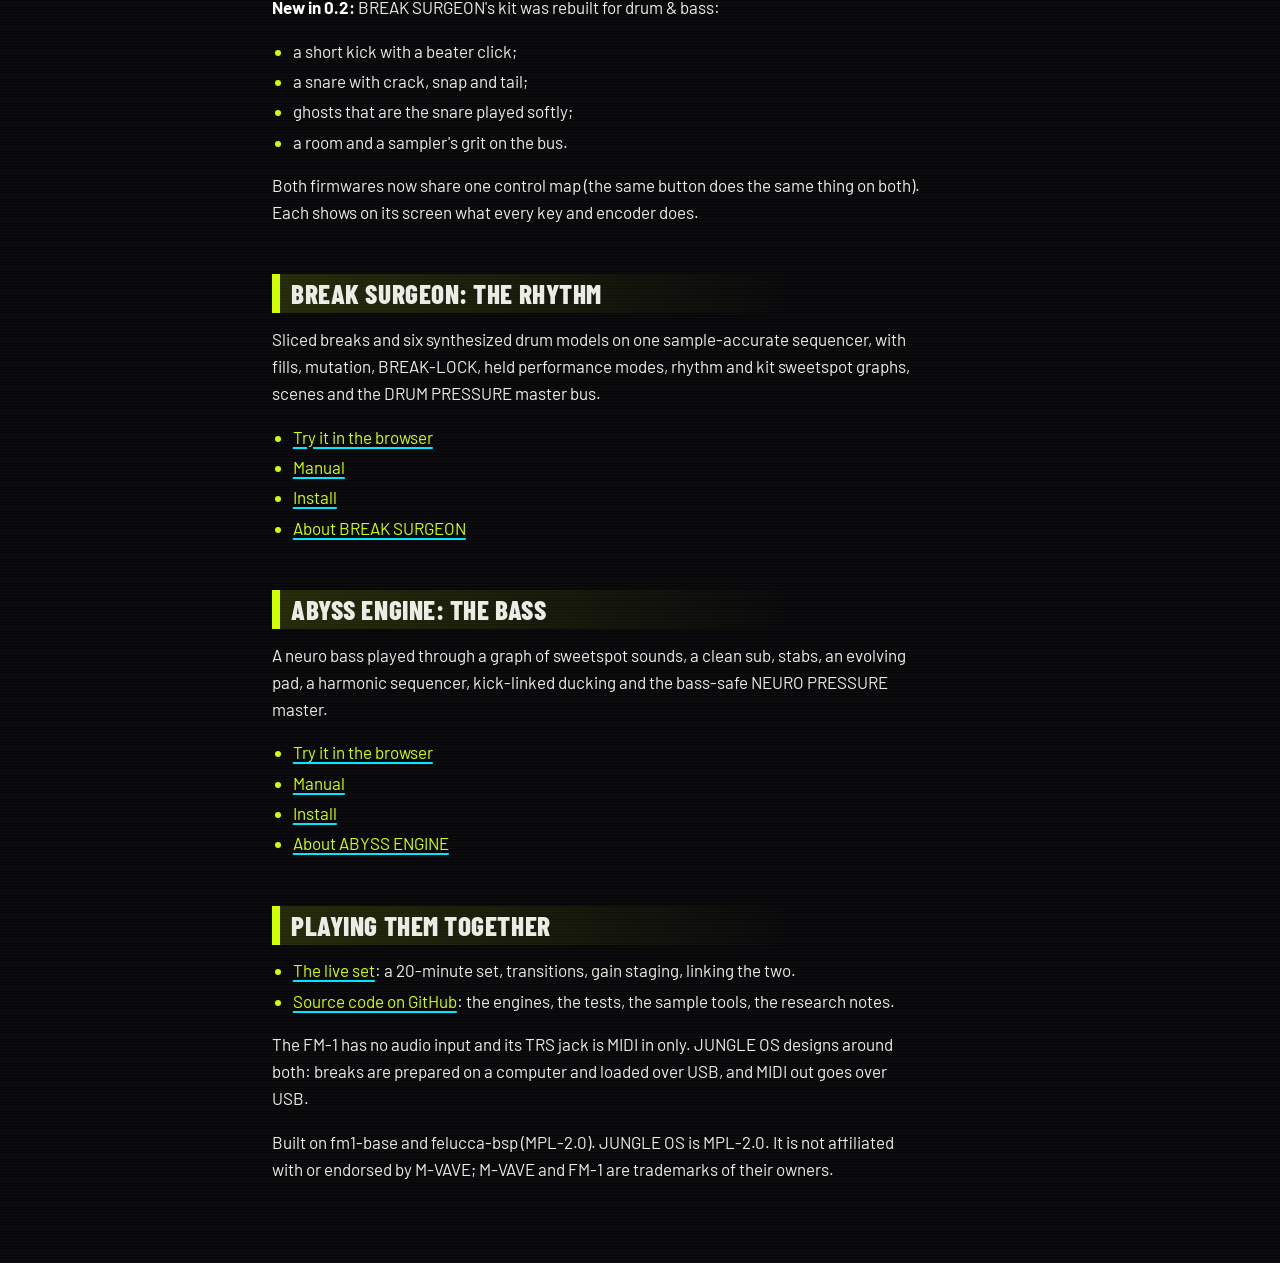
==== commit 00ce5ca6: "JUNGLE OS 0.7.0: the bass styles, a new kit, the classic breaks; the site for 0.7.0 Co-Authored-By: " ====
--- a/release/site/index.html
+++ b/release/site/index.html
@@ -88,7 +88,8 @@
 <main id="content" tabindex="-1"><h1>JUNGLE OS</h1>
 <p class="lede">JUNGLE OS is two custom firmwares for two M-VAVE FM-1s that together make a hardware drum &amp; bass, jungle and neurofunk live rig. Each works alone. Together they talk JUNGLE LINK over plain MIDI: clock, transport, scenes, fills and kick triggers for ducking.</p>
 <div class="figs"><figure class="shot"><img src="break-surgeon/img/home.png" alt="BREAK SURGEON&#x27;s main page: the selected track big, every track below" loading="lazy"><figcaption>BREAK SURGEON</figcaption></figure><figure class="shot"><img src="abyss-engine/img/home.png" alt="ABYSS ENGINE&#x27;s main page: the bass line with its notes" loading="lazy"><figcaption>ABYSS ENGINE</figcaption></figure></div>
-<p>Version 0.6.0. <strong>Neither firmware has been tested on a physical FM-1 yet.</strong> Both are tested in software: 541 engine checks, audio-regression renders, fm1-base's host simulator, and fm1-emu, an instruction-level emulator that runs the real firmware files. The two-FM-1 link is untested. Installing is at your own risk; the installer can put M-VAVE's own firmware back.</p>
+<p>Version 0.7.0. <strong>Neither firmware has been tested on a physical FM-1 yet.</strong> Both are tested in software: 620 engine checks, audio-regression renders, fm1-base's host simulator, and fm1-emu, an instruction-level emulator that runs the real firmware files. The two-FM-1 link is untested. Installing is at your own risk; the installer can put M-VAVE's own firmware back.</p>
+<p><strong>New in 0.7:</strong> the sound. ABYSS ENGINE gets five bass models (FM NEURO, REESE, WOMP, HORN, SINE/808), sixteen drum &amp; bass sounds from the rolling Reese and the hoover to the neuro growl, and thirteen STYLES that play each the way the genre does. BREAK SURGEON gets a rebuilt kit (kick, snare with a clap, hats), a console EQ on the bus, six synthesized classic breaks (AMEN, THINK, APACHE, FUNKY DRUMMER, HOT PANTS, ROLLER: the patterns, not the recordings) and 18 grooves with jungle edits.</p>
 <p><strong>New in 0.6:</strong> the sequencers get ideas of their own. BREAK SURGEON cuts with ROUTES (the playhead's path through the break: snake, spiral, stutter, a random walk or one you draw) and breeds grooves in a DNA family tree. ABYSS ENGINE plays a DUET: it answers what you play, moves its bass into the gaps of the drums and echoes your gestures. One ENERGY joins both: every step has a level, one knob builds and drops the whole rig. TAPE DECAY lets recorded steps fade unless you burn them in.</p>
 <p><strong>New in 0.5:</strong> both are step sequencers first. The white keys are always the steps, the black keys the tracks; the live tools sit on held buttons (FX, SONG, FILL, VARY, REC, STORE) and letting go is always safe. Trig conditions, 4/8/16-bar phrases, variations A–D with a FORM, live recording, undo and redo. ABYSS ENGINE can play on BREAK SURGEON's kicks and answer its fills.</p>
 <p><strong>New in 0.4:</strong> BREAK SURGEON has a library of 14 classic drum &amp; bass grooves, the break re-chopped to each. ABYSS ENGINE plays call and response: a 4-bar bass form A B A C, the answers B and C each with their own line and sound (SEL + SEQ).</p>
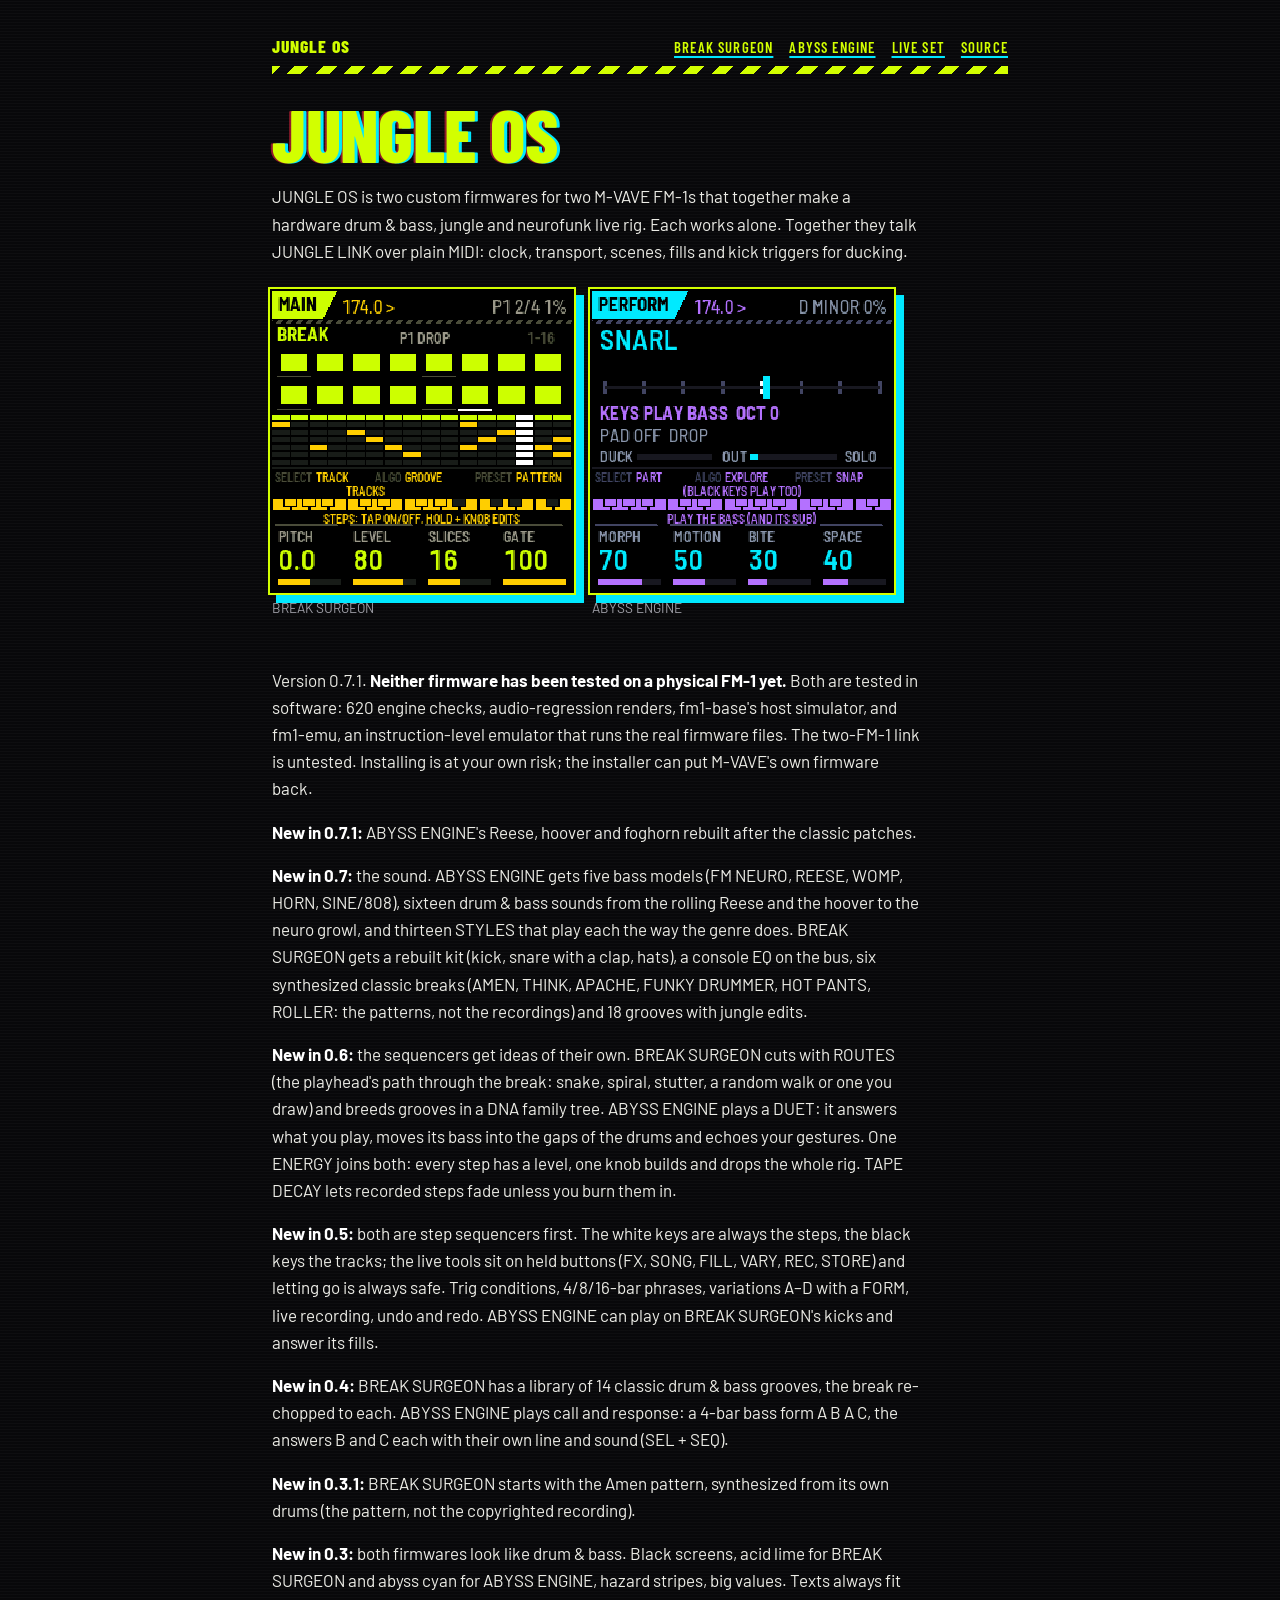
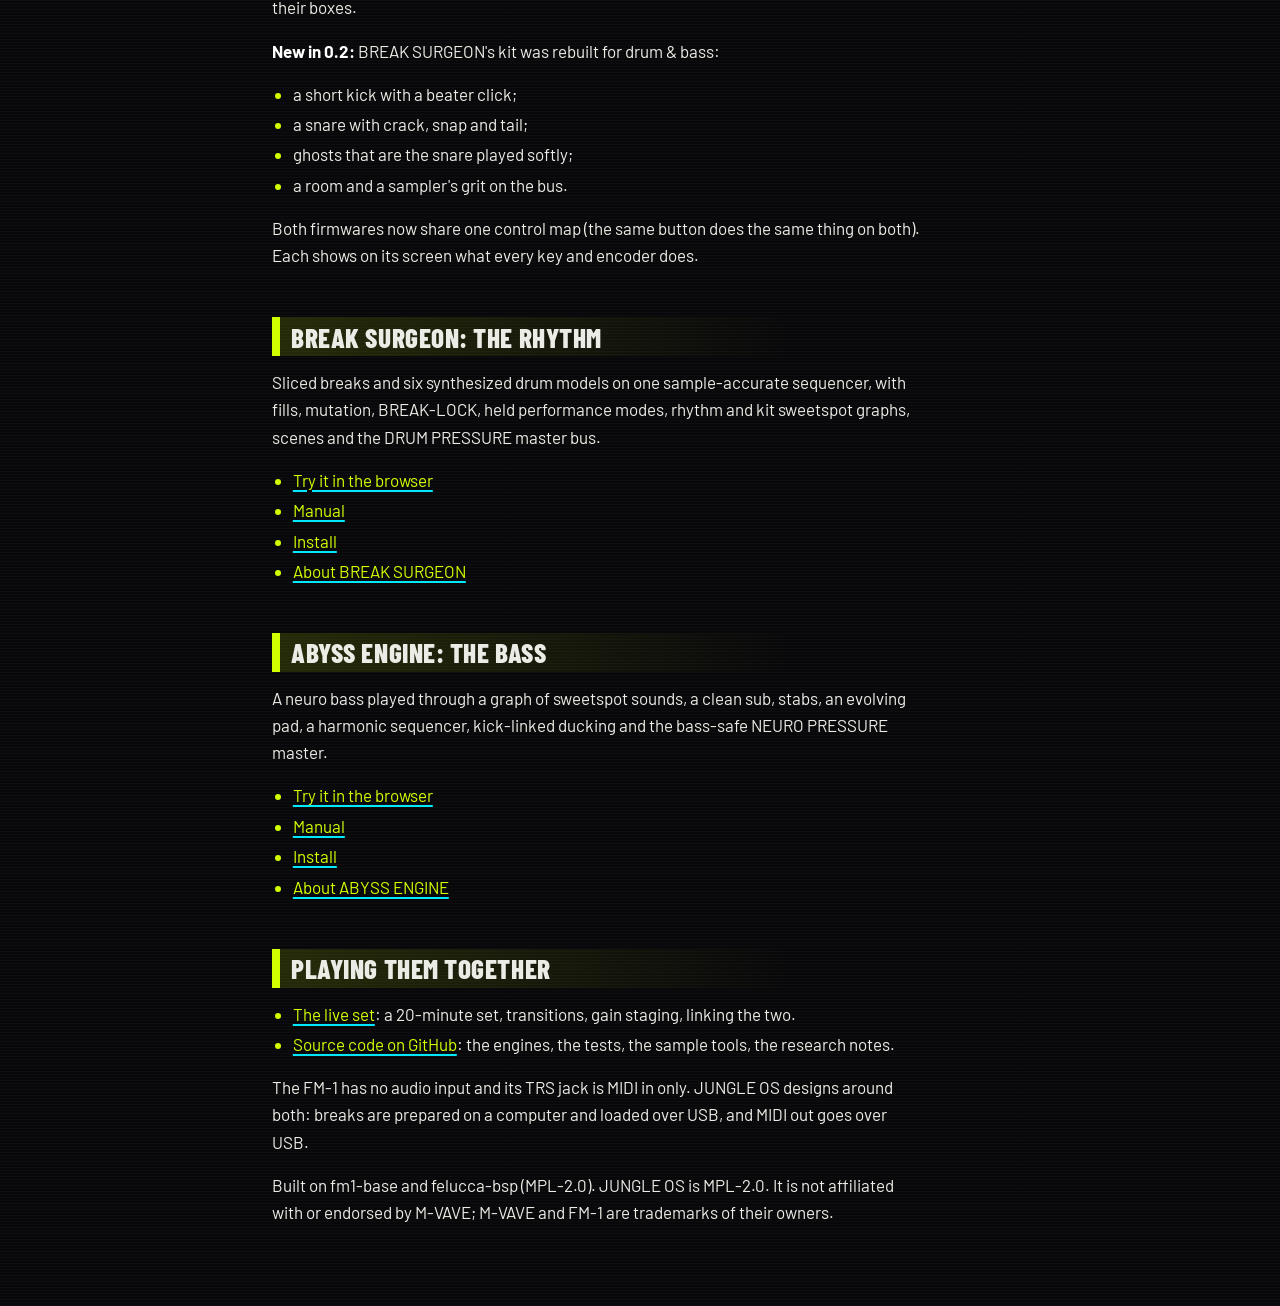
==== commit d8dcd1f4: "JUNGLE OS 0.7.1: the Reese, the hoover and the foghorn rebuilt; the site for 0.7.1 Co-Authored-By: C" ====
--- a/release/site/index.html
+++ b/release/site/index.html
@@ -88,7 +88,8 @@
 <main id="content" tabindex="-1"><h1>JUNGLE OS</h1>
 <p class="lede">JUNGLE OS is two custom firmwares for two M-VAVE FM-1s that together make a hardware drum &amp; bass, jungle and neurofunk live rig. Each works alone. Together they talk JUNGLE LINK over plain MIDI: clock, transport, scenes, fills and kick triggers for ducking.</p>
 <div class="figs"><figure class="shot"><img src="break-surgeon/img/home.png" alt="BREAK SURGEON&#x27;s main page: the selected track big, every track below" loading="lazy"><figcaption>BREAK SURGEON</figcaption></figure><figure class="shot"><img src="abyss-engine/img/home.png" alt="ABYSS ENGINE&#x27;s main page: the bass line with its notes" loading="lazy"><figcaption>ABYSS ENGINE</figcaption></figure></div>
-<p>Version 0.7.0. <strong>Neither firmware has been tested on a physical FM-1 yet.</strong> Both are tested in software: 620 engine checks, audio-regression renders, fm1-base's host simulator, and fm1-emu, an instruction-level emulator that runs the real firmware files. The two-FM-1 link is untested. Installing is at your own risk; the installer can put M-VAVE's own firmware back.</p>
+<p>Version 0.7.1. <strong>Neither firmware has been tested on a physical FM-1 yet.</strong> Both are tested in software: 620 engine checks, audio-regression renders, fm1-base's host simulator, and fm1-emu, an instruction-level emulator that runs the real firmware files. The two-FM-1 link is untested. Installing is at your own risk; the installer can put M-VAVE's own firmware back.</p>
+<p><strong>New in 0.7.1:</strong> ABYSS ENGINE's Reese, hoover and foghorn rebuilt after the classic patches.</p>
 <p><strong>New in 0.7:</strong> the sound. ABYSS ENGINE gets five bass models (FM NEURO, REESE, WOMP, HORN, SINE/808), sixteen drum &amp; bass sounds from the rolling Reese and the hoover to the neuro growl, and thirteen STYLES that play each the way the genre does. BREAK SURGEON gets a rebuilt kit (kick, snare with a clap, hats), a console EQ on the bus, six synthesized classic breaks (AMEN, THINK, APACHE, FUNKY DRUMMER, HOT PANTS, ROLLER: the patterns, not the recordings) and 18 grooves with jungle edits.</p>
 <p><strong>New in 0.6:</strong> the sequencers get ideas of their own. BREAK SURGEON cuts with ROUTES (the playhead's path through the break: snake, spiral, stutter, a random walk or one you draw) and breeds grooves in a DNA family tree. ABYSS ENGINE plays a DUET: it answers what you play, moves its bass into the gaps of the drums and echoes your gestures. One ENERGY joins both: every step has a level, one knob builds and drops the whole rig. TAPE DECAY lets recorded steps fade unless you burn them in.</p>
 <p><strong>New in 0.5:</strong> both are step sequencers first. The white keys are always the steps, the black keys the tracks; the live tools sit on held buttons (FX, SONG, FILL, VARY, REC, STORE) and letting go is always safe. Trig conditions, 4/8/16-bar phrases, variations A–D with a FORM, live recording, undo and redo. ABYSS ENGINE can play on BREAK SURGEON's kicks and answer its fills.</p>
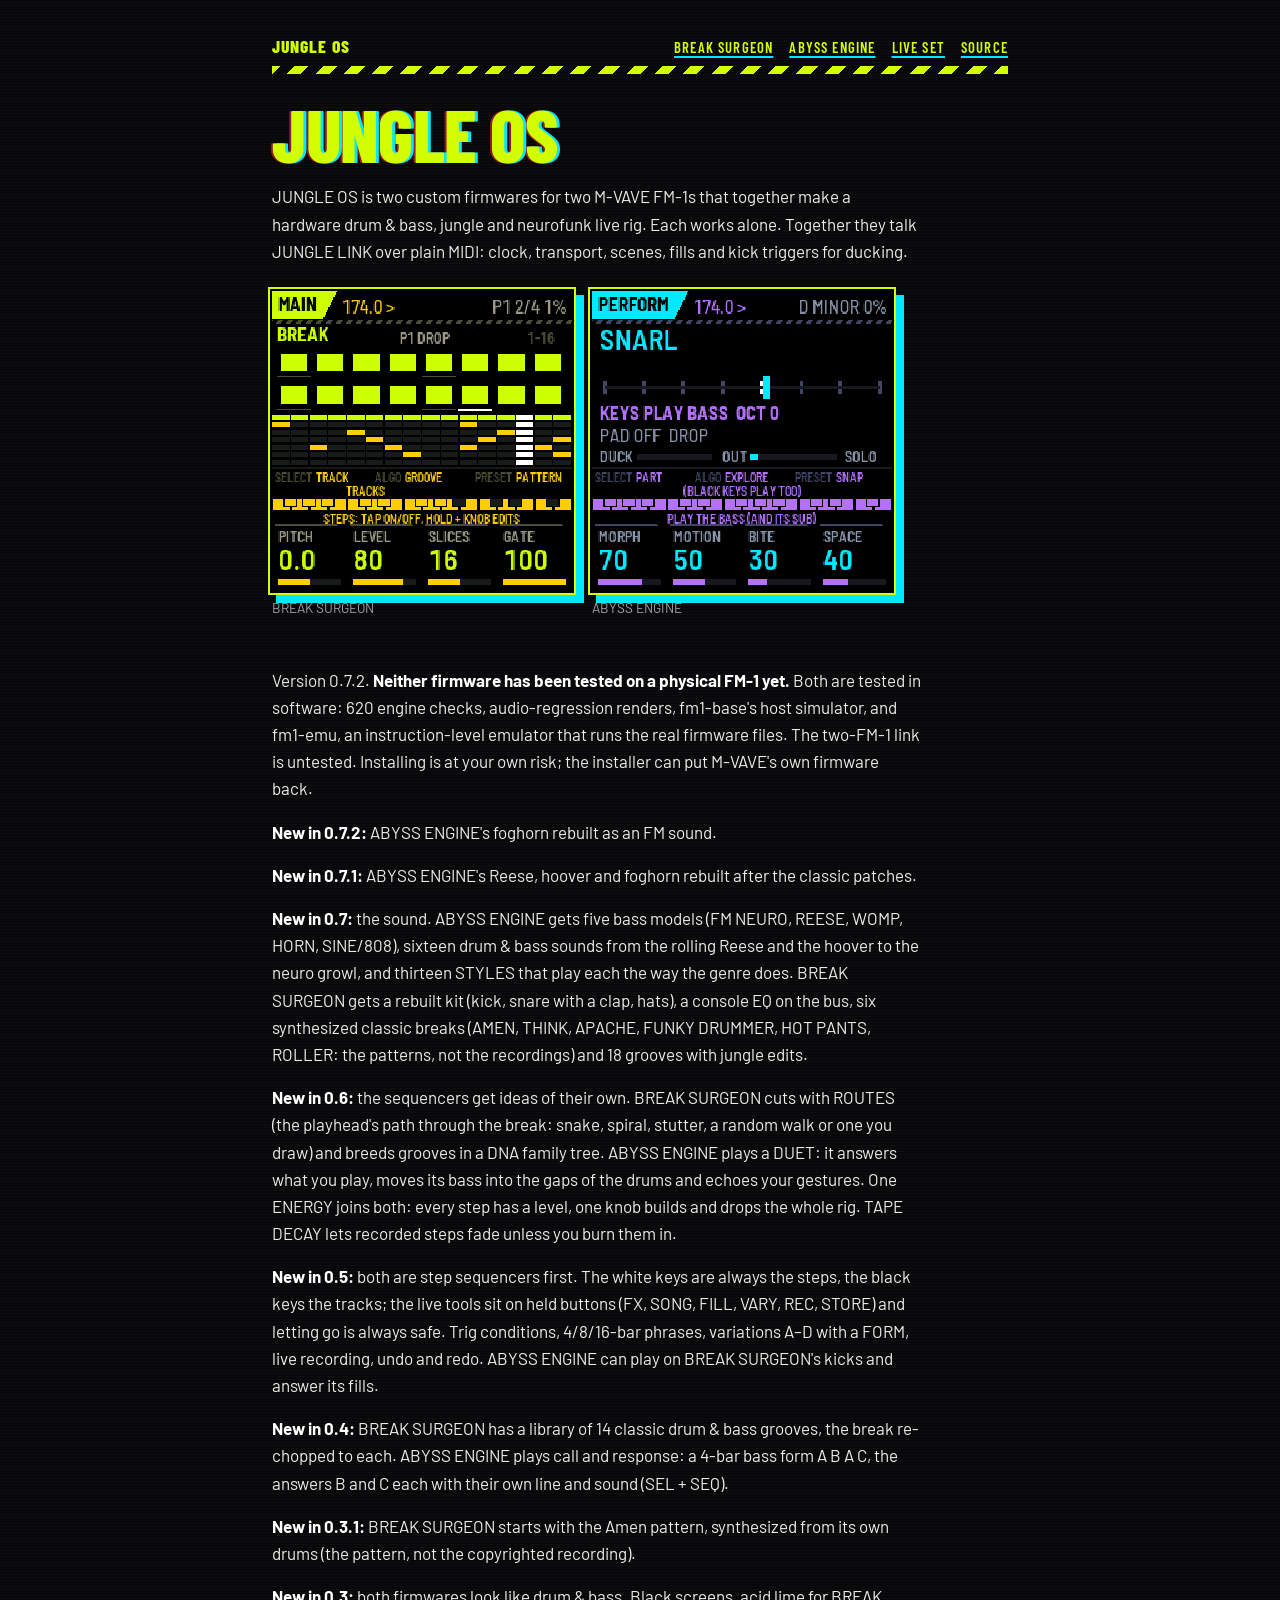
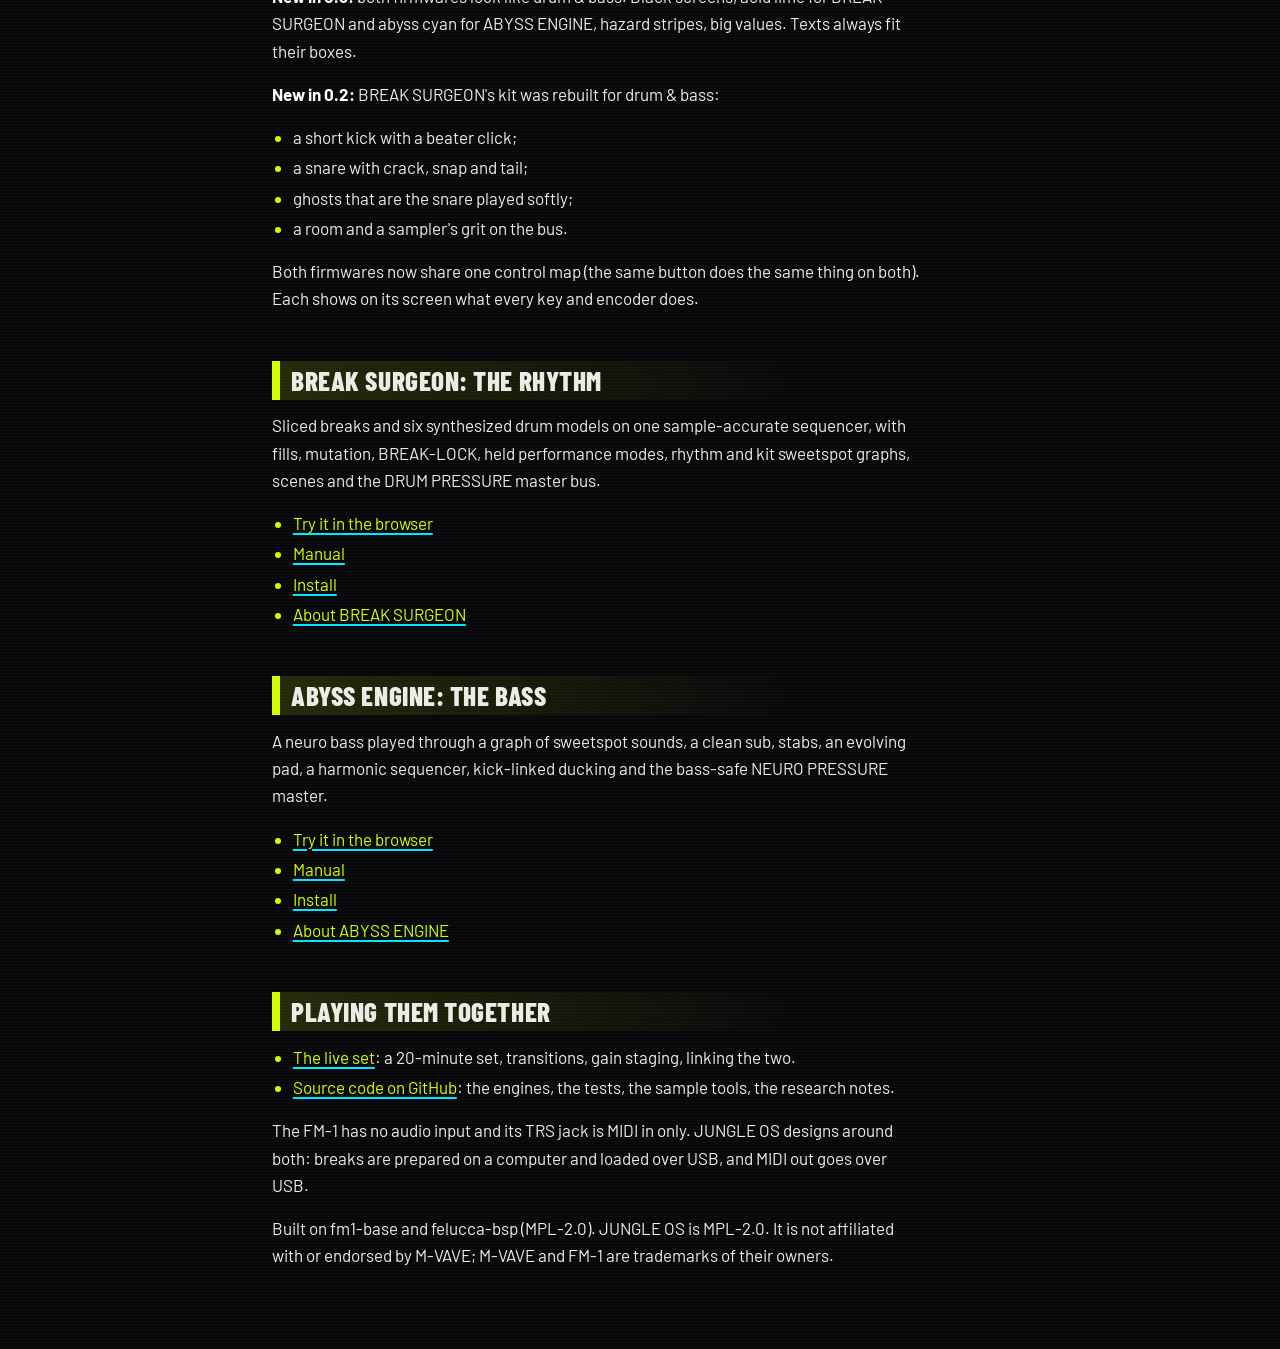
==== commit 1bac81d5: "JUNGLE OS 0.7.2: the foghorn as an FM sound; the site for 0.7.2 Co-Authored-By: Claude Opus 5.5 <nor" ====
--- a/release/site/index.html
+++ b/release/site/index.html
@@ -88,7 +88,8 @@
 <main id="content" tabindex="-1"><h1>JUNGLE OS</h1>
 <p class="lede">JUNGLE OS is two custom firmwares for two M-VAVE FM-1s that together make a hardware drum &amp; bass, jungle and neurofunk live rig. Each works alone. Together they talk JUNGLE LINK over plain MIDI: clock, transport, scenes, fills and kick triggers for ducking.</p>
 <div class="figs"><figure class="shot"><img src="break-surgeon/img/home.png" alt="BREAK SURGEON&#x27;s main page: the selected track big, every track below" loading="lazy"><figcaption>BREAK SURGEON</figcaption></figure><figure class="shot"><img src="abyss-engine/img/home.png" alt="ABYSS ENGINE&#x27;s main page: the bass line with its notes" loading="lazy"><figcaption>ABYSS ENGINE</figcaption></figure></div>
-<p>Version 0.7.1. <strong>Neither firmware has been tested on a physical FM-1 yet.</strong> Both are tested in software: 620 engine checks, audio-regression renders, fm1-base's host simulator, and fm1-emu, an instruction-level emulator that runs the real firmware files. The two-FM-1 link is untested. Installing is at your own risk; the installer can put M-VAVE's own firmware back.</p>
+<p>Version 0.7.2. <strong>Neither firmware has been tested on a physical FM-1 yet.</strong> Both are tested in software: 620 engine checks, audio-regression renders, fm1-base's host simulator, and fm1-emu, an instruction-level emulator that runs the real firmware files. The two-FM-1 link is untested. Installing is at your own risk; the installer can put M-VAVE's own firmware back.</p>
+<p><strong>New in 0.7.2:</strong> ABYSS ENGINE's foghorn rebuilt as an FM sound.</p>
 <p><strong>New in 0.7.1:</strong> ABYSS ENGINE's Reese, hoover and foghorn rebuilt after the classic patches.</p>
 <p><strong>New in 0.7:</strong> the sound. ABYSS ENGINE gets five bass models (FM NEURO, REESE, WOMP, HORN, SINE/808), sixteen drum &amp; bass sounds from the rolling Reese and the hoover to the neuro growl, and thirteen STYLES that play each the way the genre does. BREAK SURGEON gets a rebuilt kit (kick, snare with a clap, hats), a console EQ on the bus, six synthesized classic breaks (AMEN, THINK, APACHE, FUNKY DRUMMER, HOT PANTS, ROLLER: the patterns, not the recordings) and 18 grooves with jungle edits.</p>
 <p><strong>New in 0.6:</strong> the sequencers get ideas of their own. BREAK SURGEON cuts with ROUTES (the playhead's path through the break: snake, spiral, stutter, a random walk or one you draw) and breeds grooves in a DNA family tree. ABYSS ENGINE plays a DUET: it answers what you play, moves its bass into the gaps of the drums and echoes your gestures. One ENERGY joins both: every step has a level, one knob builds and drops the whole rig. TAPE DECAY lets recorded steps fade unless you burn them in.</p>
